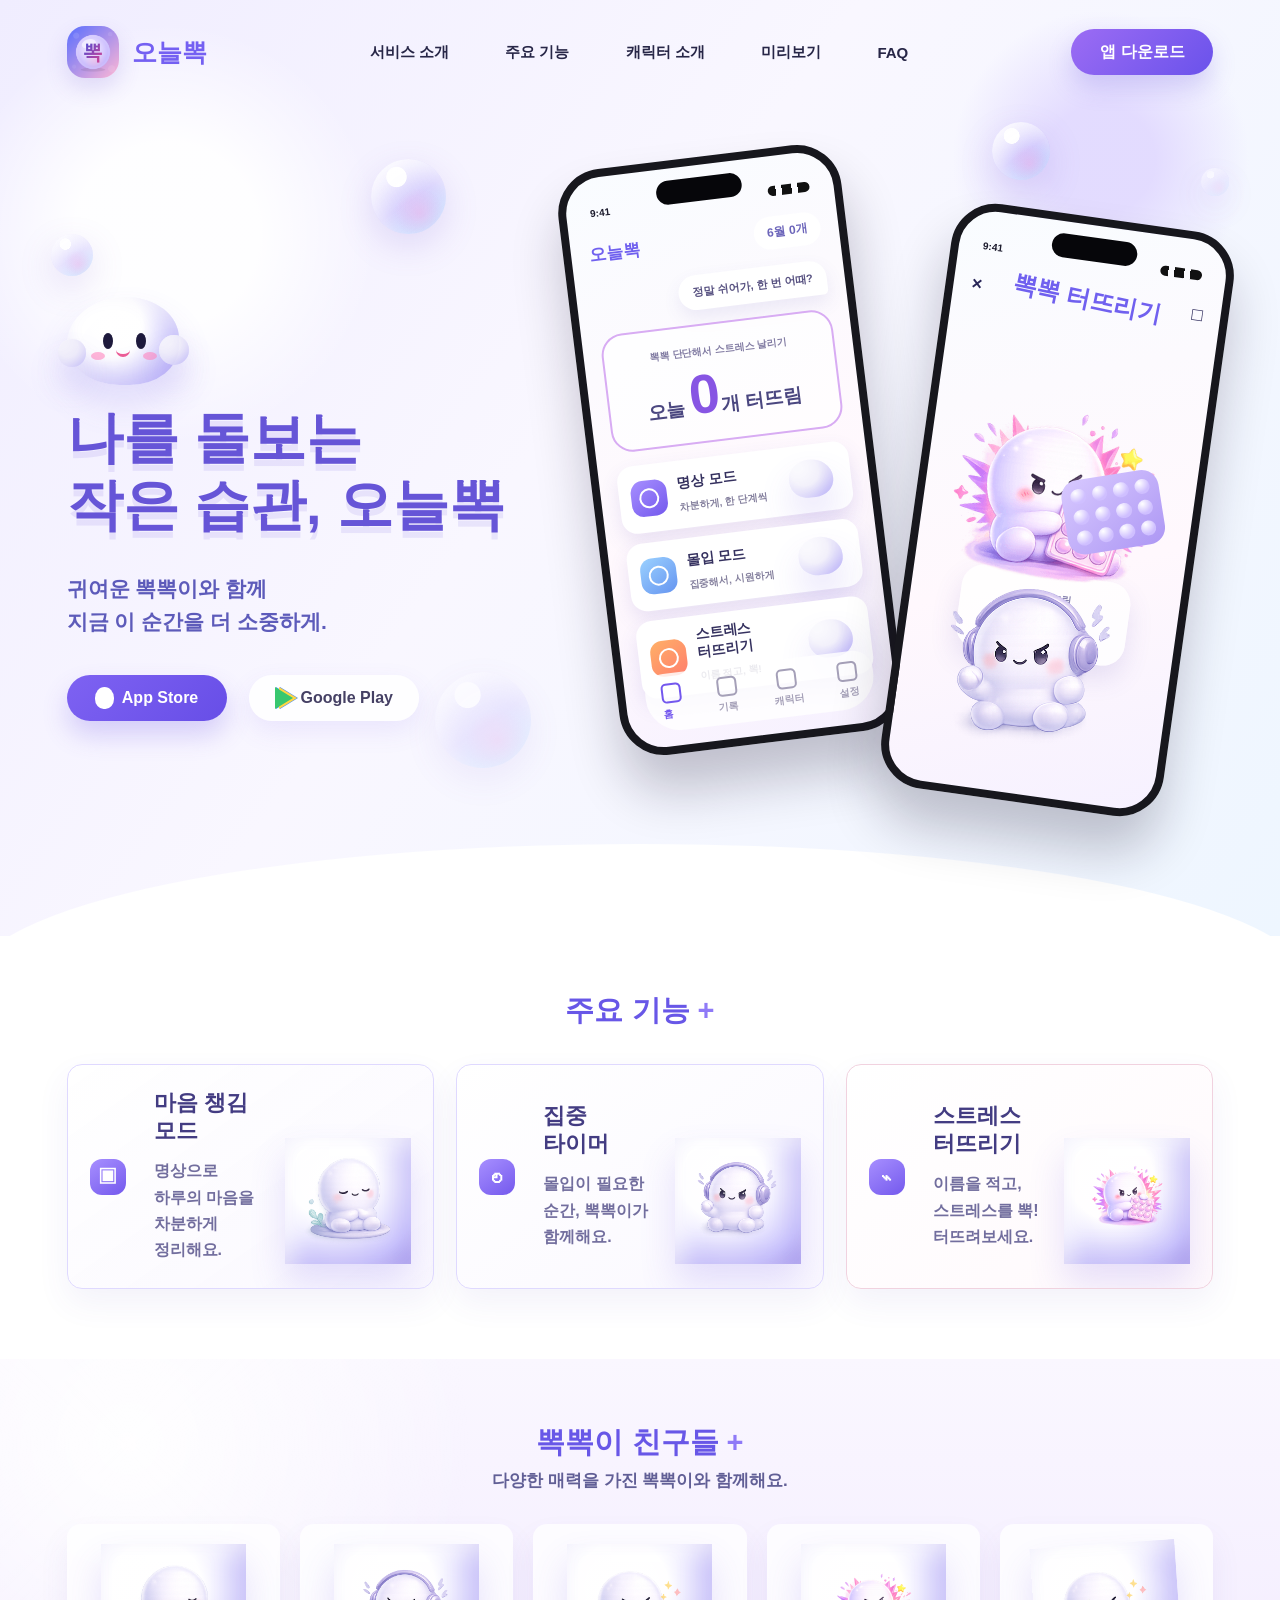
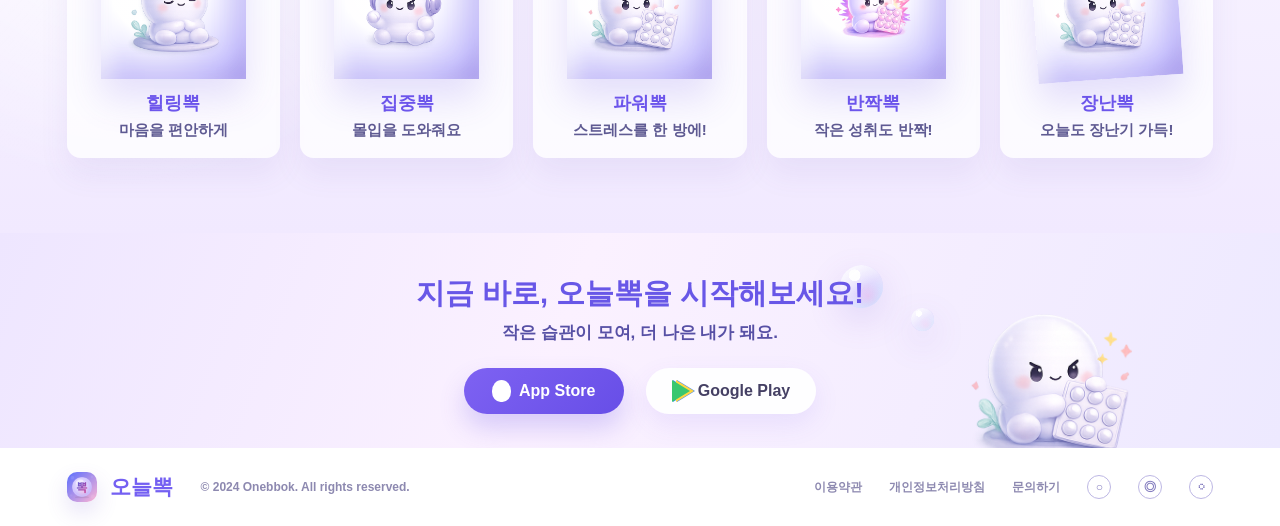
==== index.html @ 08e71e38 "오늘뽁 랜딩페이지 최초 업로드" ====
<!DOCTYPE html>
<html lang="ko">
<head>
  <meta charset="UTF-8" />
  <meta name="viewport" content="width=device-width, initial-scale=1.0" />
  <title>오늘뽁</title>
  <link rel="stylesheet" href="./css/font.css" />
  <link rel="stylesheet" href="./css/style.css" />
</head>
<body>
  <header class="site-header">
    <a class="brand" href="#" aria-label="오늘뽁 홈">
      <img class="brand-img" src="./images/icon-192.png" alt="" />
      <span>오늘뽁</span>
    </a>

    <nav class="nav" aria-label="주요 메뉴">
      <a href="#service">서비스 소개</a>
      <a href="#features">주요 기능</a>
      <a href="#characters">캐릭터 소개</a>
      <a href="#preview">미리보기</a>
      <a href="#faq">FAQ</a>
    </nav>

    <a class="download-btn" href="#">앱 다운로드</a>
  </header>

  <main>
    <section id="service" class="hero">
      <div class="float-bubble bubble-a"></div>
      <div class="float-bubble bubble-b"></div>
      <div class="float-bubble bubble-c"></div>
      <div class="float-bubble bubble-d"></div>
      <div class="float-bubble bubble-e"></div>

      <div class="hero-copy">
        <div class="tiny-bbok" aria-hidden="true">
          <span class="face eye-left"></span>
          <span class="face eye-right"></span>
          <span class="face cheek-left"></span>
          <span class="face cheek-right"></span>
          <span class="face mouth"></span>
        </div>
        <h1>
          <span>나를 돌보는</span>
          <span class="nowrap">작은 습관, 오늘뽁</span>
        </h1>
        <p>귀여운 뽁뽁이와 함께<br />지금 이 순간을 더 소중하게.</p>
        <div class="store-group" aria-label="앱 다운로드 링크">
          <a class="store app-store" href="#"><span>Apple</span> App Store</a>
          <a class="store play-store" href="#"><span></span>Google Play</a>
        </div>
      </div>

      <div id="preview" class="hero-stage" aria-label="오늘뽁 앱 화면 미리보기">
        <div class="phone phone-main">
          <div class="phone-bar">
            <span>9:41</span>
            <span></span>
          </div>
          <div class="app-head">
            <strong>오늘뽁</strong>
            <span>6월 0개</span>
          </div>
          <div class="mini-chat">정말 쉬어가, 한 번 어때?</div>
          <div class="today-card">
            <small>뽁뽁 단단해서 스트레스 날리기</small>
            <b>오늘 <em>0</em>개 터뜨림</b>
          </div>
          <div class="mode-row">
            <i></i>
            <div><strong>명상 모드</strong><span>차분하게, 한 단계씩</span></div>
            <div class="row-bbok calm"></div>
          </div>
          <div class="mode-row blue">
            <i></i>
            <div><strong>몰입 모드</strong><span>집중해서, 시원하게</span></div>
            <div class="row-bbok focus"></div>
          </div>
          <div class="mode-row coral">
            <i></i>
            <div><strong>스트레스 터뜨리기</strong><span>이름 적고, 뽁!</span></div>
            <div class="row-bbok power"></div>
          </div>
          <div class="tabbar">
            <span class="active">홈</span>
            <span>기록</span>
            <span>캐릭터</span>
            <span>설정</span>
          </div>
        </div>

        <div class="phone phone-side">
          <div class="phone-bar">
            <span>9:41</span>
            <span></span>
          </div>
          <div class="stress-head">
            <span>×</span>
            <strong>뽁뽁 터뜨리기</strong>
            <span>□</span>
          </div>
          <div class="stress-bbok">
            <img src="./images/bbok_4.png" alt="" />
            <div class="bubble-pad">
              <span></span><span></span><span></span><span></span>
              <span></span><span></span><span></span><span></span>
              <span></span><span></span><span></span><span></span>
            </div>
          </div>
          <div class="count-card">
            <small>오늘 터뜨림</small>
            <b>24 <span>개</span></b>
          </div>
        </div>

        <div class="hero-bbok">
          <img src="./images/bbok_3.png" alt="헤드폰을 쓴 뽁뽁이 캐릭터" />
        </div>
      </div>
    </section>

    <section id="features" class="feature-section">
      <h2>주요 기능 <span>+</span></h2>
      <div class="feature-grid">
        <article class="feature-card">
          <span class="feature-icon">▣</span>
          <div>
            <h3>마음 챙김 모드</h3>
            <p>명상으로 하루의 마음을 차분하게 정리해요.</p>
          </div>
          <img class="card-bbok" src="./images/bbok_2.png" alt="" />
        </article>
        <article class="feature-card">
          <span class="feature-icon">◴</span>
          <div>
            <h3>집중 타이머</h3>
            <p>몰입이 필요한 순간, 뽁뽁이가 함께해요.</p>
          </div>
          <img class="card-bbok" src="./images/bbok_3.png" alt="" />
        </article>
        <article class="feature-card stress">
          <span class="feature-icon">⌁</span>
          <div>
            <h3>스트레스 터뜨리기</h3>
            <p>이름을 적고, 스트레스를 뽁! 터뜨려보세요.</p>
          </div>
          <img class="card-bbok" src="./images/bbok_4.png" alt="" />
        </article>
      </div>
    </section>

    <section id="characters" class="character-section">
      <h2>뽁뽁이 친구들 <span>+</span></h2>
      <p>다양한 매력을 가진 뽁뽁이와 함께해요.</p>
      <div class="character-grid">
        <article class="character-card">
          <img class="character-bbok" src="./images/bbok_2.png" alt="" />
          <h3>힐링뽁</h3>
          <p>마음을 편안하게</p>
        </article>
        <article class="character-card">
          <img class="character-bbok" src="./images/bbok_3.png" alt="" />
          <h3>집중뽁</h3>
          <p>몰입을 도와줘요</p>
        </article>
        <article class="character-card">
          <img class="character-bbok" src="./images/bbok_5.png" alt="" />
          <h3>파워뽁</h3>
          <p>스트레스를 한 방에!</p>
        </article>
        <article class="character-card">
          <img class="character-bbok" src="./images/bbok_4.png" alt="" />
          <h3>반짝뽁</h3>
          <p>작은 성취도 반짝!</p>
        </article>
        <article class="character-card">
          <img class="character-bbok playful" src="./images/bbok_5.png" alt="" />
          <h3>장난뽁</h3>
          <p>오늘도 장난기 가득!</p>
        </article>
      </div>
    </section>

    <section id="faq" class="cta-section">
      <div class="float-bubble cta-bubble-a"></div>
      <div class="float-bubble cta-bubble-b"></div>
      <div class="cta-copy">
        <h2>지금 바로, 오늘뽁을 시작해보세요!</h2>
        <p>작은 습관이 모여, 더 나은 내가 돼요.</p>
        <div class="store-group">
          <a class="store app-store" href="#"><span>Apple</span> App Store</a>
          <a class="store play-store" href="#"><span></span>Google Play</a>
        </div>
      </div>
      <div class="wave-bbok">
        <img src="./images/bbok_5.png" alt="뽁뽁이 캐릭터" />
      </div>
    </section>
  </main>

  <footer class="site-footer">
    <a class="brand" href="#">
      <img class="brand-img small" src="./images/icon-192.png" alt="" />
      <span>오늘뽁</span>
    </a>
    <p>© 2024 Onebbok. All rights reserved.</p>
    <div class="footer-links">
      <a href="#">이용약관</a>
      <a href="#">개인정보처리방침</a>
      <a href="#">문의하기</a>
      <a href="#" aria-label="채팅">○</a>
      <a href="#" aria-label="인스타그램">◎</a>
      <a href="#" aria-label="커뮤니티">◌</a>
    </div>
  </footer>
</body>
</html>
---- css/style.css ----
:root {
  --ink: #282557;
  --muted: #7773a2;
  --purple: #7357ee;
  --purple-deep: #5841cc;
  --lavender: #eee8ff;
  --pink: #f3a7dc;
  --blue: #94c9ff;
  --line: #dfd9ff;
}

* {
  box-sizing: border-box;
  margin: 0;
  padding: 0;
}

html {
  scroll-behavior: smooth;
}

body {
  min-width: 320px;
  font-family: "Pretendard", "Noto Sans KR", "Apple SD Gothic Neo", sans-serif;
  color: var(--ink);
  background: #fff;
  word-break: keep-all;
  overflow-x: hidden;
}

a {
  color: inherit;
  text-decoration: none;
}

img {
  display: block;
  max-width: 100%;
}

.site-header {
  position: absolute;
  inset: 0 0 auto;
  z-index: 20;
  height: 104px;
  display: flex;
  align-items: center;
  justify-content: space-between;
  padding: 0 clamp(24px, 5.2vw, 72px);
}

.brand {
  display: inline-flex;
  align-items: center;
  gap: 13px;
  font-size: 25px;
  font-weight: 900;
  color: #7460f2;
}

.brand-img {
  width: 52px;
  height: 52px;
  border-radius: 18px;
  box-shadow: 0 10px 22px rgba(99, 76, 208, .16);
}

.brand-img.small {
  width: 30px;
  height: 30px;
  border-radius: 10px;
}

.nav {
  display: flex;
  align-items: center;
  gap: clamp(26px, 4.4vw, 68px);
  font-size: 15px;
  font-weight: 800;
  color: #272647;
}

.download-btn,
.store {
  display: inline-flex;
  align-items: center;
  justify-content: center;
  height: 46px;
  border-radius: 24px;
  font-weight: 900;
  white-space: nowrap;
}

.download-btn {
  min-width: 142px;
  padding: 0 26px;
  color: #fff;
  background: linear-gradient(135deg, #9c6cf4, #6a52eb);
  box-shadow: 0 12px 24px rgba(98, 80, 219, .22);
}

.hero {
  position: relative;
  min-height: 920px;
  display: grid;
  grid-template-columns: minmax(420px, 42%) minmax(520px, 58%);
  align-items: center;
  overflow: hidden;
  padding: 120px clamp(24px, 5.2vw, 72px) 96px;
  background:
    radial-gradient(circle at 13% 25%, rgba(255,255,255,.92) 0 7%, transparent 16%),
    radial-gradient(circle at 86% 17%, rgba(219,208,255,.7) 0 4%, transparent 11%),
    linear-gradient(126deg, #f0edff 0%, #f9f7ff 44%, #eef6ff 100%);
}

.hero::after {
  content: "";
  position: absolute;
  left: -2%;
  right: -2%;
  bottom: -78px;
  height: 170px;
  border-radius: 50% 50% 0 0 / 80% 80% 0 0;
  background: #fff;
}

.hero-copy {
  position: relative;
  z-index: 3;
  padding-top: 58px;
}

.hero-copy h1 {
  max-width: 720px;
  margin-top: 20px;
  font-size: clamp(48px, 4.35vw, 62px);
  line-height: 1.2;
  font-weight: 900;
  color: #6655d7;
  letter-spacing: 0;
  text-shadow: 0 7px 0 rgba(116, 88, 220, .12);
}

.hero-copy h1 span {
  display: block;
}

.hero-copy h1 .nowrap {
  white-space: nowrap;
}

.hero-copy p {
  margin: 34px 0 36px;
  font-size: clamp(18px, 1.65vw, 25px);
  line-height: 1.55;
  color: #5d5bba;
  font-weight: 600;
}

.store-group {
  display: flex;
  align-items: center;
  gap: 22px;
  flex-wrap: wrap;
}

.store {
  min-width: 160px;
  padding: 0 26px;
  gap: 8px;
  font-size: 16px;
}

.app-store {
  color: #fff;
  background: linear-gradient(135deg, #7e62f2, #674ee7);
  box-shadow: 0 14px 26px rgba(103, 78, 231, .24);
}

.app-store span {
  width: 19px;
  height: 22px;
  overflow: hidden;
  color: transparent;
  border-radius: 50% 50% 45% 45%;
  background: #fff;
}

.play-store {
  color: #454064;
  background: rgba(255,255,255,.92);
  box-shadow: 0 10px 26px rgba(103, 78, 231, .1);
}

.play-store span {
  width: 0;
  height: 0;
  border-top: 11px solid transparent;
  border-bottom: 11px solid transparent;
  border-left: 18px solid #38c76f;
  filter: drop-shadow(4px 0 0 #ffd642) drop-shadow(1px 0 0 #4b8df8);
}

.float-bubble {
  position: absolute;
  z-index: 1;
  border-radius: 50%;
  background:
    radial-gradient(circle at 34% 24%, rgba(255,255,255,.96) 0 13%, transparent 14%),
    radial-gradient(circle at 65% 72%, rgba(248,171,229,.42), transparent 34%),
    linear-gradient(145deg, rgba(255,255,255,.78), rgba(180,168,250,.48) 54%, rgba(126,203,255,.42));
  box-shadow: inset 8px 10px 24px rgba(255,255,255,.65), 0 12px 34px rgba(126, 93, 210, .18);
}

.bubble-a { width: 75px; height: 75px; left: 29%; top: 17%; }
.bubble-b { width: 42px; height: 42px; left: 4%; top: 25%; }
.bubble-c { width: 96px; height: 96px; left: 34%; bottom: 18%; opacity: .5; }
.bubble-d { width: 58px; height: 58px; right: 18%; top: 13%; }
.bubble-e { width: 28px; height: 28px; right: 4%; top: 18%; opacity: .6; }

.tiny-bbok,
.card-bbok,
.character-bbok,
.row-bbok,
.hero-bbok,
.wave-bbok,
.stress-bbok {
  position: relative;
  background:
    radial-gradient(circle at 38% 32%, rgba(255,255,255,.98), rgba(255,255,255,.8) 36%, rgba(203,197,255,.92) 78%, rgba(165,152,239,.88));
  box-shadow: inset -12px -12px 26px rgba(104, 88, 202, .14), inset 12px 12px 22px rgba(255,255,255,.82), 0 20px 34px rgba(103, 78, 231, .16);
}

.tiny-bbok {
  width: 112px;
  height: 88px;
  border-radius: 53% 47% 44% 47%;
}

.tiny-bbok::before,
.tiny-bbok::after,
.card-bbok::before,
.card-bbok::after,
.character-bbok::before,
.character-bbok::after,
.hero-bbok::before,
.hero-bbok::after,
.wave-bbok::before,
.wave-bbok::after,
.stress-bbok::before,
.stress-bbok::after {
  content: "";
  position: absolute;
  border-radius: 50%;
  background: inherit;
  box-shadow: inherit;
}

.tiny-bbok::before {
  width: 28px;
  height: 28px;
  left: -9px;
  bottom: 18px;
}

.tiny-bbok::after {
  width: 30px;
  height: 30px;
  right: -10px;
  bottom: 20px;
}

.face {
  position: absolute;
  z-index: 2;
  display: block;
}

.eye-left,
.eye-right {
  width: 10px;
  height: 16px;
  top: 36px;
  border-radius: 50%;
  background: #1d193c;
}

.eye-left { left: 36px; }
.eye-right { right: 33px; }

.cheek-left,
.cheek-right {
  width: 14px;
  height: 8px;
  top: 55px;
  border-radius: 50%;
  background: rgba(255, 130, 188, .58);
}

.cheek-left { left: 24px; }
.cheek-right { right: 22px; }

.mouth {
  width: 14px;
  height: 8px;
  left: 50%;
  top: 52px;
  border-bottom: 3px solid #eb5c96;
  border-radius: 0 0 18px 18px;
  transform: translateX(-50%);
}

.hero-stage {
  position: relative;
  z-index: 4;
  height: 720px;
}

.phone {
  position: absolute;
  width: 285px;
  min-height: 590px;
  padding: 21px 18px 18px;
  border: 8px solid #17171d;
  border-radius: 45px;
  background: linear-gradient(160deg, #f9fcff, #fff8fd 60%, #f6f1ff);
  box-shadow: 0 36px 52px rgba(19, 17, 43, .24);
}

.phone::before {
  content: "";
  position: absolute;
  top: 12px;
  left: 50%;
  width: 86px;
  height: 24px;
  border-radius: 99px;
  background: #06060a;
  transform: translateX(-50%);
}

.phone-main {
  left: 6%;
  top: 35px;
  transform: rotate(-7deg);
}

.phone-side {
  right: 2%;
  top: 95px;
  transform: rotate(8deg);
}

.phone-bar,
.app-head,
.stress-head,
.tabbar {
  display: flex;
  align-items: center;
  justify-content: space-between;
}

.phone-bar {
  height: 28px;
  padding: 0 6px;
  font-size: 10px;
  font-weight: 900;
  color: #1c1b2d;
}

.phone-bar span:last-child {
  width: 42px;
  height: 10px;
  border-radius: 8px;
  background: linear-gradient(90deg, #111 0 8px, transparent 8px 14px, #111 14px 24px, transparent 24px 30px, #111 30px);
}

.app-head {
  margin: 11px 0 16px;
}

.app-head strong,
.stress-head strong {
  color: #7060ef;
  font-size: 17px;
  font-weight: 900;
}

.app-head span {
  padding: 8px 13px;
  border-radius: 18px;
  color: #6c65ba;
  font-size: 12px;
  font-weight: 900;
  background: #fff;
}

.mini-chat {
  margin-left: auto;
  width: max-content;
  max-width: 190px;
  padding: 10px 14px;
  border-radius: 18px 18px 5px 18px;
  color: #575180;
  background: #fff;
  box-shadow: 0 8px 18px rgba(89, 75, 176, .1);
  font-size: 11px;
  font-weight: 800;
}

.today-card {
  margin: 14px 0 14px;
  padding: 19px 16px;
  border: 2px solid #d8acf3;
  border-radius: 22px;
  text-align: center;
  background: rgba(255,255,255,.78);
}

.today-card small {
  display: block;
  margin-bottom: 8px;
  color: #827ca3;
  font-size: 10px;
  font-weight: 800;
}

.today-card b {
  color: #4b4780;
  font-size: 19px;
}

.today-card em {
  color: #8755e3;
  font-size: 55px;
  font-style: normal;
  line-height: 1;
}

.mode-row {
  position: relative;
  display: grid;
  grid-template-columns: 36px 1fr 52px;
  align-items: center;
  gap: 11px;
  min-height: 68px;
  margin-top: 10px;
  padding: 10px 10px 10px 12px;
  border-radius: 16px;
  background: #fff;
  box-shadow: 0 9px 19px rgba(89, 75, 176, .13);
}

.mode-row i,
.feature-icon {
  display: grid;
  place-items: center;
  width: 36px;
  height: 36px;
  border-radius: 12px;
  background: linear-gradient(145deg, #a78fff, #7459ed);
}

.mode-row i::before {
  content: "";
  width: 16px;
  height: 16px;
  border: 2px solid #fff;
  border-radius: 50%;
}

.mode-row.blue i { background: linear-gradient(145deg, #9bd1ff, #6695f0); }
.mode-row.coral i { background: linear-gradient(145deg, #ffb067, #ff7f6d); }

.mode-row strong {
  display: block;
  margin-bottom: 4px;
  color: #35315f;
  font-size: 14px;
}

.mode-row span {
  color: #85809e;
  font-size: 10px;
  font-weight: 700;
}

.row-bbok {
  width: 44px;
  height: 38px;
  border-radius: 48% 52% 44% 44%;
}

.tabbar {
  position: absolute;
  left: 20px;
  right: 20px;
  bottom: 15px;
  height: 58px;
  padding: 0 16px;
  color: #a5a0b8;
  font-size: 10px;
  font-weight: 800;
  background: rgba(255,255,255,.84);
  border-radius: 20px 20px 34px 34px;
}

.tabbar span::before {
  content: "";
  display: block;
  width: 16px;
  height: 16px;
  margin: 0 auto 4px;
  border-radius: 5px;
  border: 2px solid currentColor;
}

.tabbar .active {
  color: #7357ee;
}

.stress-head {
  margin: 12px 0 42px;
  font-size: 18px;
  font-weight: 900;
}

.stress-head strong {
  font-size: 24px;
  line-height: 1.1;
  transform: rotate(4deg);
}

.stress-bbok {
  width: 195px;
  height: 180px;
  margin: 0 auto 42px;
  border-radius: 52% 48% 44% 44%;
  background: transparent;
  box-shadow: none;
}

.stress-bbok img {
  position: absolute;
  inset: -18px auto auto -28px;
  width: 235px;
  max-width: none;
}

.bubble-pad {
  position: absolute;
  right: -7px;
  bottom: -10px;
  z-index: 3;
  width: 98px;
  display: grid;
  grid-template-columns: repeat(4, 1fr);
  gap: 6px;
  padding: 9px;
  border-radius: 17px;
  background: linear-gradient(145deg, #d8c9ff, #ad97f4);
  transform: rotate(-17deg);
}

.bubble-pad span {
  height: 15px;
  border-radius: 50%;
  background: radial-gradient(circle at 34% 25%, #fff, #cfbfff 64%);
}

.count-card {
  width: 170px;
  margin: 0 auto;
  padding: 18px 20px;
  text-align: center;
  border-radius: 22px;
  background: rgba(255,255,255,.82);
  box-shadow: 0 13px 27px rgba(89, 75, 176, .14);
}

.count-card small {
  display: block;
  color: #8580ad;
  font-size: 10px;
  font-weight: 900;
}

.count-card b {
  color: #8d57e8;
  font-size: 31px;
  line-height: 1.1;
}

.count-card span {
  font-size: 14px;
}

.hero-bbok {
  position: absolute;
  right: 8%;
  bottom: 45px;
  z-index: 6;
  width: 255px;
  background: transparent;
  box-shadow: none;
}

.feature-section {
  position: relative;
  z-index: 8;
  padding: 56px clamp(24px, 5.2vw, 72px) 70px;
  background: #fff;
}

.feature-section h2,
.character-section h2,
.cta-section h2 {
  text-align: center;
  color: #6857e7;
  font-size: 29px;
  line-height: 1.25;
  font-weight: 900;
}

.feature-section h2 span,
.character-section h2 span {
  color: #8f7af7;
  font-weight: 700;
}

.feature-grid {
  display: grid;
  grid-template-columns: repeat(3, 1fr);
  gap: 22px;
  margin-top: 36px;
}

.feature-card {
  position: relative;
  min-height: 178px;
  display: grid;
  grid-template-columns: 48px minmax(0, 1fr) 126px;
  align-items: center;
  gap: 16px;
  overflow: hidden;
  padding: 24px 22px;
  border: 1px solid var(--line);
  border-radius: 15px;
  background: linear-gradient(145deg, rgba(255,255,255,.96), #faf8ff);
  box-shadow: 0 14px 33px rgba(88, 67, 185, .07);
}

.feature-card.stress {
  border-color: #f1d2df;
  background: linear-gradient(145deg, #fff, #fff9fc);
}

.feature-icon {
  color: #fff;
  font-style: normal;
  font-size: 19px;
  font-weight: 900;
}

.feature-card h3 {
  margin-bottom: 14px;
  color: #433c82;
  font-size: 22px;
  font-weight: 900;
  line-height: 1.25;
}

.feature-card p {
  color: #726e9e;
  font-size: 16px;
  line-height: 1.65;
  font-weight: 600;
}

.card-bbok {
  width: 126px;
  height: 126px;
  object-fit: contain;
  align-self: end;
}

.character-section {
  padding: 65px clamp(24px, 5.2vw, 72px) 75px;
  text-align: center;
  background:
    radial-gradient(circle at 10% 18%, rgba(255,255,255,.95), transparent 28%),
    linear-gradient(180deg, #faf7ff, #f1e9ff);
}

.character-section > p {
  margin-top: 9px;
  color: #615f96;
  font-size: 17px;
  font-weight: 700;
}

.character-grid {
  display: grid;
  grid-template-columns: repeat(5, 1fr);
  gap: 20px;
  margin-top: 32px;
}

.character-card {
  min-height: 218px;
  padding: 20px 14px 18px;
  border-radius: 14px;
  background: rgba(255,255,255,.78);
  box-shadow: 0 16px 30px rgba(102, 80, 184, .08);
}

.character-bbok {
  width: 145px;
  height: 135px;
  margin: 0 auto 12px;
  object-fit: contain;
}

.character-card h3 {
  color: #6d56ec;
  font-size: 18px;
  font-weight: 900;
}

.character-card p {
  margin-top: 6px;
  color: #5f5b92;
  font-size: 15px;
  font-weight: 700;
}

.playful {
  transform: rotate(-4deg);
}

.cta-section {
  position: relative;
  min-height: 205px;
  display: flex;
  align-items: center;
  justify-content: center;
  overflow: hidden;
  padding: 42px clamp(24px, 5.2vw, 72px) 34px;
  background: linear-gradient(111deg, #eee6ff, #fbf1ff 44%, #ede9ff);
}

.cta-copy {
  position: relative;
  z-index: 3;
  text-align: center;
}

.cta-copy p {
  margin: 10px 0 24px;
  color: #5750a5;
  font-size: 17px;
  font-weight: 800;
}

.cta-copy .store-group {
  justify-content: center;
}

.wave-bbok {
  position: absolute;
  right: clamp(22px, 8vw, 120px);
  bottom: -54px;
  width: 235px;
  background: transparent;
  box-shadow: none;
}

.cta-bubble-a { width: 43px; height: 43px; right: 31%; top: 32px; }
.cta-bubble-b { width: 23px; height: 23px; right: 27%; top: 75px; }

.site-footer {
  min-height: 78px;
  display: grid;
  grid-template-columns: auto 1fr auto;
  align-items: center;
  gap: 28px;
  padding: 0 clamp(24px, 5.2vw, 72px);
  color: #8d89b0;
  background: #fff;
  font-size: 12px;
  font-weight: 700;
}

.site-footer .brand {
  font-size: 21px;
}

.footer-links {
  display: flex;
  align-items: center;
  gap: 27px;
}

.footer-links a:nth-last-child(-n+3) {
  display: grid;
  place-items: center;
  width: 24px;
  height: 24px;
  border: 1px solid #bdb7e4;
  border-radius: 50%;
  color: #8079bd;
}

@media (max-width: 1180px) {
  .hero {
    grid-template-columns: 1fr;
    min-height: auto;
    padding-top: 132px;
  }

  .hero-copy {
    padding-top: 0;
  }

  .hero-stage {
    height: 680px;
    margin-top: 30px;
  }

  .feature-grid {
    grid-template-columns: 1fr;
  }

  .character-grid {
    grid-template-columns: repeat(3, 1fr);
  }
}

@media (max-width: 860px) {
  .site-header {
    height: 84px;
  }

  .nav {
    display: none;
  }

  .download-btn {
    min-width: 118px;
    height: 40px;
    padding: 0 18px;
    font-size: 14px;
  }

  .brand {
    font-size: 21px;
  }

  .brand-img {
    width: 42px;
    height: 42px;
    border-radius: 15px;
  }

  .hero {
    padding-inline: 20px;
  }

  .hero-copy h1 {
    font-size: 45px;
  }

  .hero-stage {
    height: 570px;
  }

  .phone {
    width: 225px;
    min-height: 470px;
    border-width: 6px;
    border-radius: 35px;
    padding: 18px 14px 14px;
  }

  .phone-main {
    left: 0;
  }

  .phone-side {
    right: -6px;
    top: 82px;
  }

  .hero-bbok {
    right: 3%;
    bottom: 25px;
    width: 160px;
    height: 125px;
  }

  .mode-row {
    grid-template-columns: 30px 1fr 36px;
    min-height: 54px;
    gap: 8px;
  }

  .row-bbok {
    width: 34px;
    height: 30px;
  }

  .today-card em {
    font-size: 38px;
  }

  .stress-bbok {
    width: 145px;
    height: 134px;
  }

  .feature-card {
    grid-template-columns: 42px 1fr 90px;
  }

  .card-bbok {
    width: 88px;
    height: 78px;
  }

  .character-grid {
    grid-template-columns: repeat(2, 1fr);
  }

  .wave-bbok {
    opacity: .35;
    right: -32px;
  }

  .site-footer {
    grid-template-columns: 1fr;
    justify-items: center;
    padding-block: 24px;
    text-align: center;
  }

  .footer-links {
    flex-wrap: wrap;
    justify-content: center;
    gap: 18px;
  }
}

@media (max-width: 560px) {
  .site-header {
    padding-inline: 16px;
  }

  .download-btn {
    display: none;
  }

  .hero-copy h1 {
    font-size: 38px;
  }

  .hero-copy h1 .nowrap {
    white-space: normal;
  }

  .hero-copy p {
    font-size: 17px;
  }

  .store {
    min-width: 140px;
    height: 43px;
    padding: 0 18px;
    font-size: 14px;
  }

  .hero-stage {
    height: 480px;
    transform: scale(.78);
    transform-origin: top left;
    width: 128%;
  }

  .phone-side {
    right: 0;
  }

  .feature-section,
  .character-section,
  .cta-section {
    padding-inline: 18px;
  }

  .feature-card {
    grid-template-columns: 1fr 82px;
    gap: 12px;
  }

  .feature-icon {
    position: absolute;
    left: 18px;
    top: 18px;
    width: 34px;
    height: 34px;
  }

  .feature-card div:nth-of-type(1) {
    padding-top: 38px;
  }

  .feature-card h3 {
    font-size: 19px;
  }

  .feature-card p {
    font-size: 14px;
  }

  .character-grid {
    grid-template-columns: 1fr;
  }

  .cta-section h2,
  .feature-section h2,
  .character-section h2 {
    font-size: 24px;
  }
}
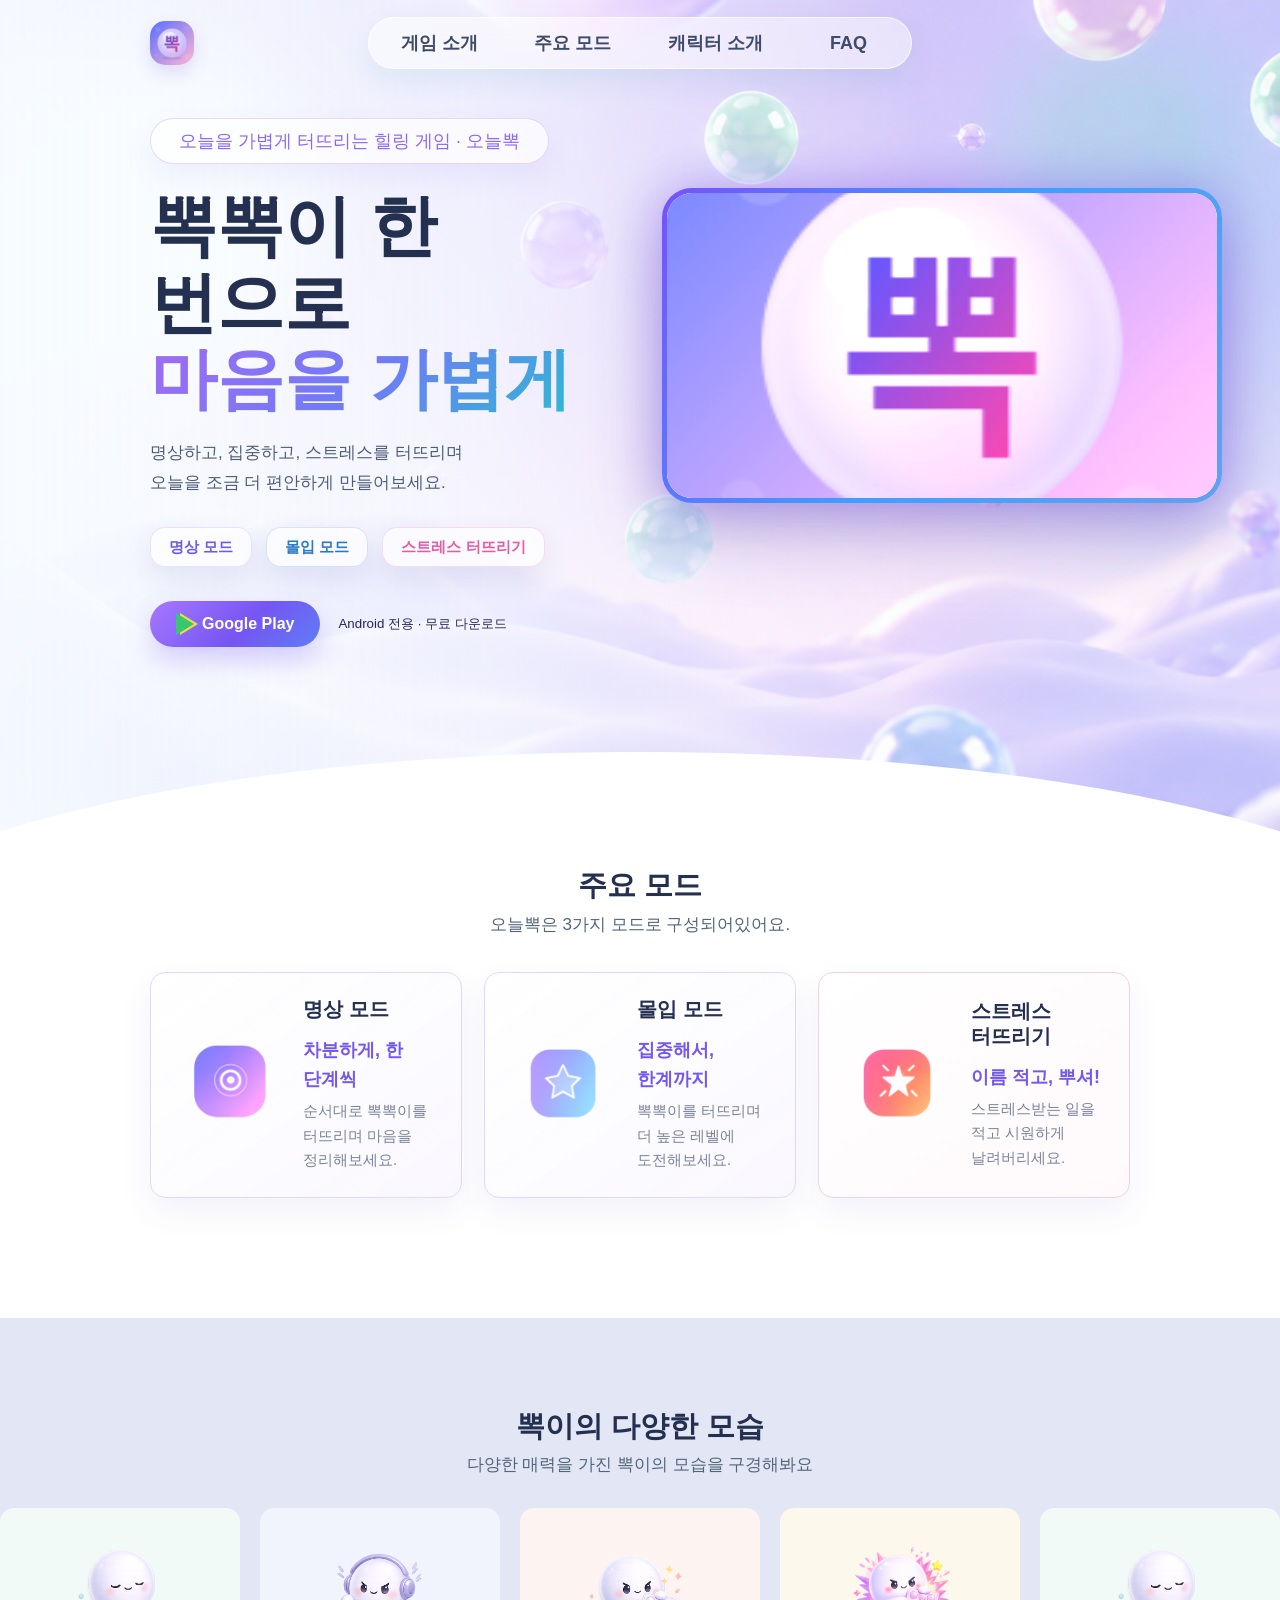
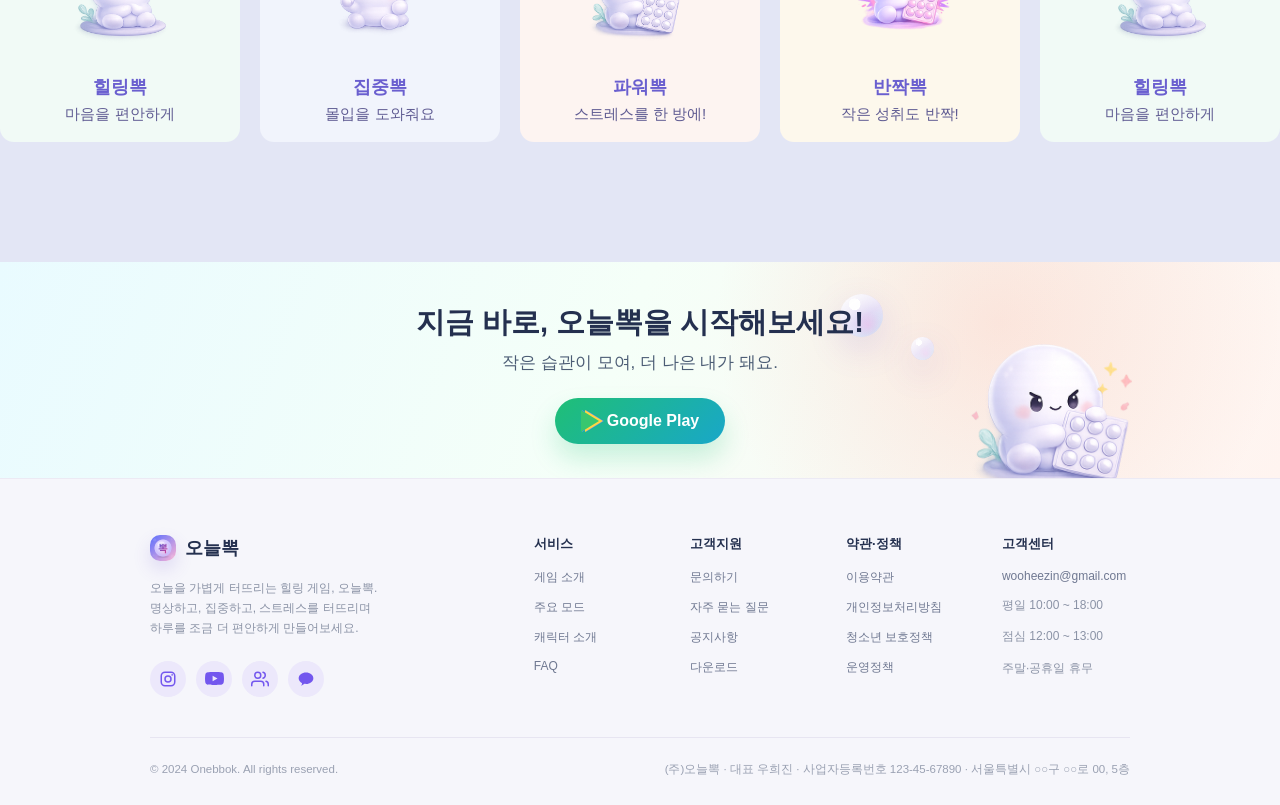
==== commit fe661de4: "오늘뽁 메인페이지 구체화_1" ====
--- a/index.html
+++ b/index.html
@@ -11,174 +11,146 @@
   <header class="site-header">
     <a class="brand" href="#" aria-label="오늘뽁 홈">
       <img class="brand-img" src="./images/icon-192.png" alt="" />
-      <span>오늘뽁</span>
     </a>
 
     <nav class="nav" aria-label="주요 메뉴">
-      <a href="#service">서비스 소개</a>
-      <a href="#features">주요 기능</a>
+      <a href="#service">게임 소개</a>
+      <a href="#features">주요 모드</a>
       <a href="#characters">캐릭터 소개</a>
-      <a href="#preview">미리보기</a>
       <a href="#faq">FAQ</a>
     </nav>
 
-    <a class="download-btn" href="#">앱 다운로드</a>
   </header>
 
   <main>
-    <section id="service" class="hero">
-      <div class="float-bubble bubble-a"></div>
-      <div class="float-bubble bubble-b"></div>
-      <div class="float-bubble bubble-c"></div>
-      <div class="float-bubble bubble-d"></div>
-      <div class="float-bubble bubble-e"></div>
-
+    <section id="service" class="hero video-hero">
       <div class="hero-copy">
-        <div class="tiny-bbok" aria-hidden="true">
-          <span class="face eye-left"></span>
-          <span class="face eye-right"></span>
-          <span class="face cheek-left"></span>
-          <span class="face cheek-right"></span>
-          <span class="face mouth"></span>
-        </div>
+        <span class="hero-kicker">오늘을 가볍게 터뜨리는 힐링 게임 · 오늘뽁</span>
         <h1>
-          <span>나를 돌보는</span>
-          <span class="nowrap">작은 습관, 오늘뽁</span>
+          <span>뽁뽁이 한 번으로</span>
+          <span class="hero-gradient">마음을 가볍게</span>
         </h1>
-        <p>귀여운 뽁뽁이와 함께<br />지금 이 순간을 더 소중하게.</p>
-        <div class="store-group" aria-label="앱 다운로드 링크">
-          <a class="store app-store" href="#"><span>Apple</span> App Store</a>
+        <p>
+          명상하고, 집중하고, 스트레스를 터뜨리며<br />
+          오늘을 조금 더 편안하게 만들어보세요.
+        </p>
+        <div class="hero-modes" aria-label="오늘뽁 주요 모드">
+          <span>명상 모드</span>
+          <span>몰입 모드</span>
+          <span>스트레스 터뜨리기</span>
+        </div>
+        <div class="hero-action">
           <a class="store play-store" href="#"><span></span>Google Play</a>
-        </div>
-      </div>
-
-      <div id="preview" class="hero-stage" aria-label="오늘뽁 앱 화면 미리보기">
-        <div class="phone phone-main">
-          <div class="phone-bar">
-            <span>9:41</span>
-            <span></span>
-          </div>
-          <div class="app-head">
-            <strong>오늘뽁</strong>
-            <span>6월 0개</span>
-          </div>
-          <div class="mini-chat">정말 쉬어가, 한 번 어때?</div>
-          <div class="today-card">
-            <small>뽁뽁 단단해서 스트레스 날리기</small>
-            <b>오늘 <em>0</em>개 터뜨림</b>
-          </div>
-          <div class="mode-row">
-            <i></i>
-            <div><strong>명상 모드</strong><span>차분하게, 한 단계씩</span></div>
-            <div class="row-bbok calm"></div>
-          </div>
-          <div class="mode-row blue">
-            <i></i>
-            <div><strong>몰입 모드</strong><span>집중해서, 시원하게</span></div>
-            <div class="row-bbok focus"></div>
-          </div>
-          <div class="mode-row coral">
-            <i></i>
-            <div><strong>스트레스 터뜨리기</strong><span>이름 적고, 뽁!</span></div>
-            <div class="row-bbok power"></div>
-          </div>
-          <div class="tabbar">
-            <span class="active">홈</span>
-            <span>기록</span>
-            <span>캐릭터</span>
-            <span>설정</span>
-          </div>
-        </div>
-
-        <div class="phone phone-side">
-          <div class="phone-bar">
-            <span>9:41</span>
-            <span></span>
-          </div>
-          <div class="stress-head">
-            <span>×</span>
-            <strong>뽁뽁 터뜨리기</strong>
-            <span>□</span>
-          </div>
-          <div class="stress-bbok">
-            <img src="./images/bbok_4.png" alt="" />
-            <div class="bubble-pad">
-              <span></span><span></span><span></span><span></span>
-              <span></span><span></span><span></span><span></span>
-              <span></span><span></span><span></span><span></span>
-            </div>
-          </div>
-          <div class="count-card">
-            <small>오늘 터뜨림</small>
-            <b>24 <span>개</span></b>
-          </div>
-        </div>
-
-        <div class="hero-bbok">
-          <img src="./images/bbok_3.png" alt="헤드폰을 쓴 뽁뽁이 캐릭터" />
+          <small>Android 전용 · 무료 다운로드</small>
+        </div>
+      </div>
+
+      <div class="hero-media">
+        <div class="hero-video-frame" aria-label="오늘뽁 소개 영상">
+          <video class="hero-video" autoplay muted loop playsinline poster="./images/icon-192.png">
+            <source src="./video/hero_video.mp4" type="video/mp4" />
+          </video>
         </div>
       </div>
     </section>
 
     <section id="features" class="feature-section">
-      <h2>주요 기능 <span>+</span></h2>
+      <h2>주요 모드</h2>
+      <p>오늘뽁은 3가지 모드로 구성되어있어요.</p>
       <div class="feature-grid">
         <article class="feature-card">
-          <span class="feature-icon">▣</span>
+          <img class="feature-icon" src="./images/icon1.png" alt="" />
           <div>
-            <h3>마음 챙김 모드</h3>
-            <p>명상으로 하루의 마음을 차분하게 정리해요.</p>
+            <h3>명상 모드</h3>
+            <p class="feature-tag">차분하게, 한 단계씩</p>
+            <p>순서대로 뽁뽁이를 터뜨리며 마음을 정리해보세요.</p>
           </div>
-          <img class="card-bbok" src="./images/bbok_2.png" alt="" />
         </article>
         <article class="feature-card">
-          <span class="feature-icon">◴</span>
+          <img class="feature-icon" src="./images/icon2.png" alt="" />
           <div>
-            <h3>집중 타이머</h3>
-            <p>몰입이 필요한 순간, 뽁뽁이가 함께해요.</p>
+            <h3>몰입 모드</h3>
+            <p class="feature-tag">집중해서, 한계까지</p>
+            <p>뽁뽁이를 터뜨리며 더 높은 레벨에 도전해보세요.</p>
           </div>
-          <img class="card-bbok" src="./images/bbok_3.png" alt="" />
         </article>
         <article class="feature-card stress">
-          <span class="feature-icon">⌁</span>
+          <img class="feature-icon" src="./images/icon3.png" alt="" />
           <div>
             <h3>스트레스 터뜨리기</h3>
-            <p>이름을 적고, 스트레스를 뽁! 터뜨려보세요.</p>
+            <p class="feature-tag">이름 적고, 뿌셔!</p>
+            <p>스트레스받는 일을 적고 시원하게 날려버리세요.</p>
           </div>
-          <img class="card-bbok" src="./images/bbok_4.png" alt="" />
         </article>
       </div>
     </section>
 
     <section id="characters" class="character-section">
-      <h2>뽁뽁이 친구들 <span>+</span></h2>
-      <p>다양한 매력을 가진 뽁뽁이와 함께해요.</p>
-      <div class="character-grid">
-        <article class="character-card">
-          <img class="character-bbok" src="./images/bbok_2.png" alt="" />
-          <h3>힐링뽁</h3>
-          <p>마음을 편안하게</p>
-        </article>
-        <article class="character-card">
-          <img class="character-bbok" src="./images/bbok_3.png" alt="" />
-          <h3>집중뽁</h3>
-          <p>몰입을 도와줘요</p>
-        </article>
-        <article class="character-card">
-          <img class="character-bbok" src="./images/bbok_5.png" alt="" />
-          <h3>파워뽁</h3>
-          <p>스트레스를 한 방에!</p>
-        </article>
-        <article class="character-card">
-          <img class="character-bbok" src="./images/bbok_4.png" alt="" />
-          <h3>반짝뽁</h3>
-          <p>작은 성취도 반짝!</p>
-        </article>
-        <article class="character-card">
-          <img class="character-bbok playful" src="./images/bbok_5.png" alt="" />
-          <h3>장난뽁</h3>
-          <p>오늘도 장난기 가득!</p>
-        </article>
+      <h2>뽁이의 다양한 모습</h2>
+      <p>다양한 매력을 가진 뽁이의 모습을 구경해봐요</p>
+      <div class="character-marquee">
+        <div class="character-track">
+          <article class="character-card">
+            <img class="character-bbok" src="./images/bbok_2.png" alt="" />
+            <h3>힐링뽁</h3>
+            <p>마음을 편안하게</p>
+          </article>
+          <article class="character-card">
+            <img class="character-bbok" src="./images/bbok_3.png" alt="" />
+            <h3>집중뽁</h3>
+            <p>몰입을 도와줘요</p>
+          </article>
+          <article class="character-card">
+            <img class="character-bbok" src="./images/bbok_5.png" alt="" />
+            <h3>파워뽁</h3>
+            <p>스트레스를 한 방에!</p>
+          </article>
+          <article class="character-card">
+            <img class="character-bbok" src="./images/bbok_4.png" alt="" />
+            <h3>반짝뽁</h3>
+            <p>작은 성취도 반짝!</p>
+          </article>
+          <article class="character-card" aria-hidden="true">
+            <img class="character-bbok" src="./images/bbok_2.png" alt="" />
+            <h3>힐링뽁</h3>
+            <p>마음을 편안하게</p>
+          </article>
+          <article class="character-card" aria-hidden="true">
+            <img class="character-bbok" src="./images/bbok_3.png" alt="" />
+            <h3>집중뽁</h3>
+            <p>몰입을 도와줘요</p>
+          </article>
+          <article class="character-card" aria-hidden="true">
+            <img class="character-bbok" src="./images/bbok_5.png" alt="" />
+            <h3>파워뽁</h3>
+            <p>스트레스를 한 방에!</p>
+          </article>
+          <article class="character-card" aria-hidden="true">
+            <img class="character-bbok" src="./images/bbok_4.png" alt="" />
+            <h3>반짝뽁</h3>
+            <p>작은 성취도 반짝!</p>
+          </article>
+          <article class="character-card" aria-hidden="true">
+            <img class="character-bbok" src="./images/bbok_2.png" alt="" />
+            <h3>힐링뽁</h3>
+            <p>마음을 편안하게</p>
+          </article>
+          <article class="character-card" aria-hidden="true">
+            <img class="character-bbok" src="./images/bbok_3.png" alt="" />
+            <h3>집중뽁</h3>
+            <p>몰입을 도와줘요</p>
+          </article>
+          <article class="character-card" aria-hidden="true">
+            <img class="character-bbok" src="./images/bbok_5.png" alt="" />
+            <h3>파워뽁</h3>
+            <p>스트레스를 한 방에!</p>
+          </article>
+          <article class="character-card" aria-hidden="true">
+            <img class="character-bbok" src="./images/bbok_4.png" alt="" />
+            <h3>반짝뽁</h3>
+            <p>작은 성취도 반짝!</p>
+          </article>
+        </div>
       </div>
     </section>
 
@@ -189,7 +161,6 @@
         <h2>지금 바로, 오늘뽁을 시작해보세요!</h2>
         <p>작은 습관이 모여, 더 나은 내가 돼요.</p>
         <div class="store-group">
-          <a class="store app-store" href="#"><span>Apple</span> App Store</a>
           <a class="store play-store" href="#"><span></span>Google Play</a>
         </div>
       </div>
@@ -200,18 +171,81 @@
   </main>
 
   <footer class="site-footer">
-    <a class="brand" href="#">
-      <img class="brand-img small" src="./images/icon-192.png" alt="" />
-      <span>오늘뽁</span>
-    </a>
-    <p>© 2024 Onebbok. All rights reserved.</p>
-    <div class="footer-links">
-      <a href="#">이용약관</a>
-      <a href="#">개인정보처리방침</a>
-      <a href="#">문의하기</a>
-      <a href="#" aria-label="채팅">○</a>
-      <a href="#" aria-label="인스타그램">◎</a>
-      <a href="#" aria-label="커뮤니티">◌</a>
+    <div class="footer-top">
+      <div class="footer-brand">
+        <a class="brand" href="#">
+          <img class="brand-img small" src="./images/icon-192.png" alt="" />
+          <span>오늘뽁</span>
+        </a>
+        <p class="footer-desc">
+          오늘을 가볍게 터뜨리는 힐링 게임, 오늘뽁.<br />
+          명상하고, 집중하고, 스트레스를 터뜨리며<br />
+          하루를 조금 더 편안하게 만들어보세요.
+        </p>
+        <div class="footer-social">
+          <a href="#" aria-label="인스타그램">
+            <svg viewBox="0 0 24 24" width="18" height="18" fill="none" stroke="currentColor" stroke-width="2" stroke-linecap="round" stroke-linejoin="round" aria-hidden="true">
+              <rect x="3" y="3" width="18" height="18" rx="5" />
+              <circle cx="12" cy="12" r="4" />
+              <circle cx="17.5" cy="6.5" r="1.1" fill="currentColor" stroke="none" />
+            </svg>
+          </a>
+          <a href="#" aria-label="유튜브">
+            <svg viewBox="0 0 24 24" width="19" height="19" fill="currentColor" aria-hidden="true">
+              <path d="M23.5 6.5a3 3 0 0 0-2.1-2.12C19.5 3.86 12 3.86 12 3.86s-7.5 0-9.4.52A3 3 0 0 0 .5 6.5 31.3 31.3 0 0 0 0 12a31.3 31.3 0 0 0 .5 5.5 3 3 0 0 0 2.1 2.12c1.9.52 9.4.52 9.4.52s7.5 0 9.4-.52a3 3 0 0 0 2.1-2.12A31.3 31.3 0 0 0 24 12a31.3 31.3 0 0 0-.5-5.5zM9.6 15.5v-7l6.2 3.5-6.2 3.5z" />
+            </svg>
+          </a>
+          <a href="#" aria-label="커뮤니티">
+            <svg viewBox="0 0 24 24" width="18" height="18" fill="none" stroke="currentColor" stroke-width="2" stroke-linecap="round" stroke-linejoin="round" aria-hidden="true">
+              <path d="M17 21v-2a4 4 0 0 0-4-4H5a4 4 0 0 0-4 4v2" />
+              <circle cx="9" cy="7" r="4" />
+              <path d="M23 21v-2a4 4 0 0 0-3-3.87" />
+              <path d="M16 3.13a4 4 0 0 1 0 7.75" />
+            </svg>
+          </a>
+          <a href="#" aria-label="카카오톡 채널">
+            <svg viewBox="0 0 24 24" width="18" height="18" fill="currentColor" aria-hidden="true">
+              <path d="M12 3.2C6.6 3.2 2.2 6.66 2.2 10.93c0 2.76 1.84 5.18 4.62 6.57-.2.72-.73 2.65-.84 3.06-.13.5.18.5.39.36.16-.1 2.55-1.73 3.59-2.44.66.1 1.34.15 2.04.15 5.4 0 9.8-3.46 9.8-7.73S17.4 3.2 12 3.2z" />
+            </svg>
+          </a>
+        </div>
+      </div>
+
+      <nav class="footer-nav" aria-label="푸터 메뉴">
+        <div class="footer-col">
+          <h4>서비스</h4>
+          <a href="#service">게임 소개</a>
+          <a href="#features">주요 모드</a>
+          <a href="#characters">캐릭터 소개</a>
+          <a href="#faq">FAQ</a>
+        </div>
+        <div class="footer-col">
+          <h4>고객지원</h4>
+          <a href="#">문의하기</a>
+          <a href="#">자주 묻는 질문</a>
+          <a href="#">공지사항</a>
+          <a href="#">다운로드</a>
+        </div>
+        <div class="footer-col">
+          <h4>약관·정책</h4>
+          <a href="#">이용약관</a>
+          <a href="#">개인정보처리방침</a>
+          <a href="#">청소년 보호정책</a>
+          <a href="#">운영정책</a>
+        </div>
+        <div class="footer-col footer-contact">
+          <h4>고객센터</h4>
+          <a href="mailto:wooheezin@gmail.com">wooheezin@gmail.com</a>
+          <p>평일 10:00 ~ 18:00</p>
+          <p>점심 12:00 ~ 13:00</p>
+          <p>주말·공휴일 휴무</p>
+        </div>
+      </nav>
+    </div>
+
+    <div class="footer-bottom">
+      <p>© 2024 Onebbok. All rights reserved.</p>
+      <p class="footer-biz">(주)오늘뽁 · 대표 우희진 · 사업자등록번호 123-45-67890 · 서울특별시 ○○구 ○○로 00, 5층</p>
     </div>
   </footer>
 </body>
--- a/css/style.css
+++ b/css/style.css
@@ -7,6 +7,11 @@
   --pink: #f3a7dc;
   --blue: #94c9ff;
   --line: #dfd9ff;
+  --navy: #24304f;
+  --teal: #19b8c7;
+  --mint: #48d6b5;
+  --coral: #ff7a6b;
+  --section-x: 150px;
 }
 
 * {
@@ -42,27 +47,29 @@
   position: absolute;
   inset: 0 0 auto;
   z-index: 20;
-  height: 104px;
-  display: flex;
-  align-items: center;
-  justify-content: space-between;
-  padding: 0 clamp(24px, 5.2vw, 72px);
+  height: 86px;
+  display: grid;
+  grid-template-columns: 180px minmax(0, 1fr) 180px;
+  align-items: center;
+  padding: 0 var(--section-x);
 }
 
 .brand {
   display: inline-flex;
   align-items: center;
-  gap: 13px;
-  font-size: 25px;
-  font-weight: 900;
-  color: #7460f2;
+  justify-self: start;
+  gap: 9px;
+  font-family: "Pretendard", "Noto Sans KR", "Apple SD Gothic Neo", sans-serif;
+  font-size: 24px;
+  font-weight: 800;
+  color: var(--navy);
 }
 
 .brand-img {
-  width: 52px;
-  height: 52px;
-  border-radius: 18px;
-  box-shadow: 0 10px 22px rgba(99, 76, 208, .16);
+  width: 44px;
+  height: 44px;
+  border-radius: 15px;
+  box-shadow: 0 8px 18px rgba(99, 76, 208, .16);
 }
 
 .brand-img.small {
@@ -74,10 +81,35 @@
 .nav {
   display: flex;
   align-items: center;
-  gap: clamp(26px, 4.4vw, 68px);
-  font-size: 15px;
-  font-weight: 800;
-  color: #272647;
+  justify-self: center;
+  gap: 12px;
+  padding: 7px 10px;
+  border: 1px solid rgba(255, 255, 255, .72);
+  border-radius: 999px;
+  font-family: "Pretendard", "Noto Sans KR", "Apple SD Gothic Neo", sans-serif;
+  font-size: 18px;
+  font-weight: 600;
+  color: #3f4b68;
+  background: rgba(255, 255, 255, .48);
+  box-shadow: 0 12px 28px rgba(54, 150, 178, .11);
+  backdrop-filter: blur(12px);
+}
+
+.nav a {
+  display: inline-flex;
+  align-items: center;
+  justify-content: center;
+  min-width: 104px;
+  height: 36px;
+  padding: 0 22px;
+  border-radius: 999px;
+  transition: color .18s ease, background .18s ease, box-shadow .18s ease;
+}
+
+.nav a:hover {
+  color: #fff;
+  background: linear-gradient(135deg, #20bfd0, #45d6ad);
+  box-shadow: 0 8px 18px rgba(25, 184, 199, .22);
 }
 
 .download-btn,
@@ -87,74 +119,256 @@
   justify-content: center;
   height: 46px;
   border-radius: 24px;
-  font-weight: 900;
+  font-weight: 600;
   white-space: nowrap;
 }
 
 .download-btn {
-  min-width: 142px;
-  padding: 0 26px;
+  justify-self: end;
+  min-width: 154px;
+  height: 40px;
+  gap: 8px;
+  padding: 0 22px;
+  font-size: 14px;
   color: #fff;
   background: linear-gradient(135deg, #9c6cf4, #6a52eb);
-  box-shadow: 0 12px 24px rgba(98, 80, 219, .22);
+  box-shadow: 0 10px 22px rgba(98, 80, 219, .22);
+}
+
+.site-header .download-btn {
+  display: none;
+}
+
+.download-btn span {
+  width: 0;
+  height: 0;
+  border-top: 8px solid transparent;
+  border-bottom: 8px solid transparent;
+  border-left: 13px solid #38c76f;
+  filter: drop-shadow(3px 0 0 #ffd642) drop-shadow(1px 0 0 #4b8df8);
 }
 
 .hero {
   position: relative;
-  min-height: 920px;
+  min-height: auto;
   display: grid;
-  grid-template-columns: minmax(420px, 42%) minmax(520px, 58%);
+  grid-template-columns: minmax(440px, .82fr) minmax(560px, 1.18fr);
+  gap: clamp(44px, 5.6vw, 92px);
   align-items: center;
   overflow: hidden;
-  padding: 120px clamp(24px, 5.2vw, 72px) 96px;
+  padding: 108px var(--section-x) 220px;
   background:
-    radial-gradient(circle at 13% 25%, rgba(255,255,255,.92) 0 7%, transparent 16%),
-    radial-gradient(circle at 86% 17%, rgba(219,208,255,.7) 0 4%, transparent 11%),
-    linear-gradient(126deg, #f0edff 0%, #f9f7ff 44%, #eef6ff 100%);
+    linear-gradient(90deg, rgba(247, 252, 255, .94) 0%, rgba(247, 252, 255, .76) 38%, rgba(247, 252, 255, .22) 72%),
+    radial-gradient(circle at 11% 25%, rgba(255,255,255,.94) 0 8%, transparent 17%),
+    radial-gradient(circle at 88% 18%, rgba(72,214,181,.22) 0 5%, transparent 13%),
+    url("../images/hero_bg.png") center / cover no-repeat,
+    linear-gradient(126deg, #eefbff 0%, #f7fff9 48%, #fff6f2 100%);
 }
 
 .hero::after {
   content: "";
   position: absolute;
-  left: -2%;
-  right: -2%;
-  bottom: -78px;
-  height: 170px;
-  border-radius: 50% 50% 0 0 / 80% 80% 0 0;
+  left: -15%;
+  right: -15%;
+  bottom: -105px;
+  height: 220px;
+  pointer-events: none;
+  border-radius: 50% 50% 0 0 / 100% 100% 0 0;
   background: #fff;
 }
 
 .hero-copy {
   position: relative;
   z-index: 3;
-  padding-top: 58px;
+  align-self: start;
+  max-width: 680px;
+  padding-top: 10px;
+}
+
+.hero-video-frame {
+  position: relative;
+  z-index: 3;
+  width: min(100%, 760px);
+  aspect-ratio: 16 / 9;
+  justify-self: end;
+  overflow: hidden;
+  padding: 5px;
+  border: 0;
+  border-radius: 30px;
+  background: linear-gradient(120deg, #7b4dff, #21c8ff, #ff49c7, #7b4dff);
+  background-size: 300% 300%;
+  box-shadow: 0 30px 70px rgba(70, 62, 157, .3), 0 0 48px rgba(123, 77, 255, .38);
+  animation: heroFrameGlow 5s linear infinite;
+}
+
+.hero-media {
+  position: relative;
+  z-index: 3;
+  justify-self: end;
+  align-self: start;
+  display: grid;
+  justify-items: center;
+  gap: 16px;
+  width: min(100%, 760px);
+  margin-top: 80px;
+}
+
+.hero-media .hero-video-frame {
+  width: 100%;
+  justify-self: center;
+}
+
+.hero-media small {
+  color: #66768a;
+  font-size: 15px;
+  font-weight: 700;
+}
+
+.hero-video-frame::before {
+  content: "";
+  position: absolute;
+  inset: -26px;
+  z-index: -1;
+  pointer-events: none;
+  border-radius: 40px;
+  background: linear-gradient(120deg, rgba(123, 77, 255, .5), rgba(33, 200, 255, .44), rgba(255, 73, 199, .44));
+  filter: blur(24px);
+  opacity: .9;
+}
+
+.hero-video {
+  display: block;
+  width: 100%;
+  height: 100%;
+  object-fit: cover;
+  border-radius: 25px;
+  background: #f7f5ff;
+  filter: brightness(1.16) saturate(1.08) contrast(1.02);
+}
+
+@keyframes heroFrameGlow {
+  0% {
+    background-position: 0% 50%;
+  }
+  50% {
+    background-position: 100% 50%;
+  }
+  100% {
+    background-position: 0% 50%;
+  }
+}
+
+.hero-kicker {
+  display: inline-flex;
+  align-items: center;
+  justify-content: center;
+  min-height: 46px;
+  min-width: 340px;
+  padding: 0 28px;
+  border: 1px solid rgba(156, 108, 244, .26);
+  border-radius: 999px;
+  color: #8c68f4;
+  background: rgba(255, 255, 255, .7);
+  box-shadow: 0 12px 30px rgba(103, 78, 231, .08), inset 0 1px 0 rgba(255, 255, 255, .75);
+  font-size: 18px;
+  font-weight: 500;
+  letter-spacing: 0;
+  backdrop-filter: blur(12px);
 }
 
 .hero-copy h1 {
-  max-width: 720px;
-  margin-top: 20px;
-  font-size: clamp(48px, 4.35vw, 62px);
-  line-height: 1.2;
-  font-weight: 900;
-  color: #6655d7;
+  max-width: 760px;
+  margin-top: 24px;
+  font-size: clamp(56px, 5.25vw, 82px);
+  line-height: 1.14;
+  font-weight: 700;
+  color: var(--navy);
   letter-spacing: 0;
-  text-shadow: 0 7px 0 rgba(116, 88, 220, .12);
+  text-shadow: none;
 }
 
 .hero-copy h1 span {
   display: block;
 }
 
+.hero-gradient {
+  color: transparent;
+  background: linear-gradient(135deg, #9c6cf4 5%, #6d7df4 52%, #28bfd0 100%);
+  -webkit-background-clip: text;
+  background-clip: text;
+}
+
 .hero-copy h1 .nowrap {
   white-space: nowrap;
 }
 
+.hero-title {
+  display: block;
+  margin-top: 30px;
+  color: var(--navy);
+  font-size: clamp(24px, 2vw, 32px);
+  font-weight: 700;
+}
+
 .hero-copy p {
-  margin: 34px 0 36px;
-  font-size: clamp(18px, 1.65vw, 25px);
-  line-height: 1.55;
-  color: #5d5bba;
+  margin: 20px 0 0;
+  font-size: clamp(17px, 1.28vw, 20px);
+  line-height: 1.75;
+  color: #4c5d75;
+  font-weight: 500;
+}
+
+.hero-copy p + p {
+  margin-top: 22px;
+  color: #66768a;
+  font-size: clamp(17px, 1.45vw, 22px);
+}
+
+.hero-modes {
+  display: flex;
+  align-items: center;
+  gap: 14px;
+  flex-wrap: wrap;
+  margin-top: 30px;
+}
+
+.hero-modes span {
+  display: inline-flex;
+  align-items: center;
+  justify-content: center;
+  min-height: 40px;
+  padding: 0 18px;
+  border: 1px solid rgba(156, 108, 244, .18);
+  border-radius: 15px;
+  color: #6f5be7;
+  background: rgba(255, 255, 255, .68);
+  box-shadow: 0 12px 28px rgba(70, 62, 157, .1);
+  font-size: 15px;
   font-weight: 600;
+  backdrop-filter: blur(10px);
+}
+
+.hero-modes span:nth-child(2) {
+  color: #2779c9;
+  border-color: rgba(39, 121, 201, .18);
+}
+
+.hero-modes span:nth-child(3) {
+  color: #e75aa6;
+  border-color: rgba(231, 90, 166, .2);
+}
+
+.hero-action {
+  display: flex;
+  align-items: center;
+  gap: 18px;
+  flex-wrap: wrap;
+  margin-top: 34px;
+}
+
+.hero-action .play-store {
+  background: linear-gradient(135deg, #a778ff, #7655f2 56%, #5f7df5);
+  box-shadow: 0 14px 26px rgba(118, 85, 242, .26);
 }
 
 .store-group {
@@ -171,25 +385,10 @@
   font-size: 16px;
 }
 
-.app-store {
+.play-store {
   color: #fff;
-  background: linear-gradient(135deg, #7e62f2, #674ee7);
-  box-shadow: 0 14px 26px rgba(103, 78, 231, .24);
-}
-
-.app-store span {
-  width: 19px;
-  height: 22px;
-  overflow: hidden;
-  color: transparent;
-  border-radius: 50% 50% 45% 45%;
-  background: #fff;
-}
-
-.play-store {
-  color: #454064;
-  background: rgba(255,255,255,.92);
-  box-shadow: 0 10px 26px rgba(103, 78, 231, .1);
+  background: linear-gradient(135deg, #1fbf75, #19a7c9);
+  box-shadow: 0 14px 26px rgba(31, 191, 117, .22);
 }
 
 .play-store span {
@@ -220,7 +419,6 @@
 
 .tiny-bbok,
 .card-bbok,
-.character-bbok,
 .row-bbok,
 .hero-bbok,
 .wave-bbok,
@@ -241,8 +439,6 @@
 .tiny-bbok::after,
 .card-bbok::before,
 .card-bbok::after,
-.character-bbok::before,
-.character-bbok::after,
 .hero-bbok::before,
 .hero-bbok::after,
 .wave-bbok::before,
@@ -451,14 +647,13 @@
   box-shadow: 0 9px 19px rgba(89, 75, 176, .13);
 }
 
-.mode-row i,
-.feature-icon {
+.mode-row i {
   display: grid;
   place-items: center;
   width: 36px;
   height: 36px;
   border-radius: 12px;
-  background: linear-gradient(145deg, #a78fff, #7459ed);
+  background: linear-gradient(145deg, #48d6b5, #19a7c9);
 }
 
 .mode-row i::before {
@@ -608,7 +803,7 @@
 .feature-section {
   position: relative;
   z-index: 8;
-  padding: 56px clamp(24px, 5.2vw, 72px) 70px;
+  padding: 0 var(--section-x) 120px;
   background: #fff;
 }
 
@@ -616,16 +811,24 @@
 .character-section h2,
 .cta-section h2 {
   text-align: center;
-  color: #6857e7;
+  color: var(--navy);
   font-size: 29px;
   line-height: 1.25;
-  font-weight: 900;
+  font-weight: 700;
 }
 
 .feature-section h2 span,
 .character-section h2 span {
-  color: #8f7af7;
+  color: var(--coral);
   font-weight: 700;
+}
+
+.feature-section > p {
+  margin-top: 9px;
+  text-align: center;
+  color: #526579;
+  font-size: 17px;
+  font-weight: 500;
 }
 
 .feature-grid {
@@ -639,9 +842,9 @@
   position: relative;
   min-height: 178px;
   display: grid;
-  grid-template-columns: 48px minmax(0, 1fr) 126px;
-  align-items: center;
-  gap: 16px;
+  grid-template-columns: 112px minmax(0, 1fr);
+  align-items: center;
+  gap: 18px;
   overflow: hidden;
   padding: 24px 22px;
   border: 1px solid var(--line);
@@ -656,25 +859,35 @@
 }
 
 .feature-icon {
-  color: #fff;
-  font-style: normal;
-  font-size: 19px;
-  font-weight: 900;
+  width: 112px;
+  height: 112px;
+  object-fit: contain;
 }
 
 .feature-card h3 {
   margin-bottom: 14px;
-  color: #433c82;
-  font-size: 22px;
-  font-weight: 900;
+  color: var(--navy);
+  font-size: 20px;
+  font-weight: 600;
   line-height: 1.25;
 }
 
 .feature-card p {
-  color: #726e9e;
-  font-size: 16px;
+  color: #5d6b7f;
+  font-size: 18px;
   line-height: 1.65;
+  font-weight: 400;
+}
+
+.feature-card .feature-tag {
+  margin-bottom: 4px;
+  color: var(--purple);
   font-weight: 600;
+}
+
+.feature-card .feature-tag + p {
+  font-size: 15px;
+  color: #7a849a;
 }
 
 .card-bbok {
@@ -685,33 +898,48 @@
 }
 
 .character-section {
-  padding: 65px clamp(24px, 5.2vw, 72px) 75px;
+  padding: 90px var(--section-x) 120px;
   text-align: center;
-  background:
-    radial-gradient(circle at 10% 18%, rgba(255,255,255,.95), transparent 28%),
-    linear-gradient(180deg, #faf7ff, #f1e9ff);
+  background: #e3e6f5;
 }
 
 .character-section > p {
   margin-top: 9px;
-  color: #615f96;
+  color: #526579;
   font-size: 17px;
-  font-weight: 700;
-}
-
-.character-grid {
-  display: grid;
-  grid-template-columns: repeat(5, 1fr);
-  gap: 20px;
+  font-weight: 500;
+}
+
+.character-marquee {
   margin-top: 32px;
+  margin-left: calc(-1 * var(--section-x));
+  margin-right: calc(-1 * var(--section-x));
+  overflow: hidden;
+}
+
+.character-track {
+  display: flex;
+  width: max-content;
+  animation: characterScroll 26s linear infinite;
+}
+
+.character-marquee:hover .character-track {
+  animation-play-state: paused;
+}
+
+@keyframes characterScroll {
+  from { transform: translateX(0); }
+  to { transform: translateX(-33.3333%); }
 }
 
 .character-card {
+  flex: 0 0 240px;
+  width: 240px;
+  margin-right: 20px;
   min-height: 218px;
   padding: 20px 14px 18px;
   border-radius: 14px;
-  background: rgba(255,255,255,.78);
-  box-shadow: 0 16px 30px rgba(102, 80, 184, .08);
+  background: #fff;
 }
 
 .character-bbok {
@@ -721,17 +949,27 @@
   object-fit: contain;
 }
 
+.character-bbok[src*="bbok_4"] {
+  transform: scale(1.28);
+}
+
 .character-card h3 {
-  color: #6d56ec;
+  color: #6a5fcf;
   font-size: 18px;
-  font-weight: 900;
-}
+  font-weight: 600;
+}
+
+/* 카드별 배경 톤 (마퀴 순서: 힐링→집중→파워→반짝 반복) */
+.character-track .character-card:nth-child(4n + 1) { background: #f1faf6; } /* 힐링 - 민트빛 미색 */
+.character-track .character-card:nth-child(4n + 2) { background: #f1f4fc; } /* 집중 - 블루빛 미색 */
+.character-track .character-card:nth-child(4n + 3) { background: #fdf4f1; } /* 파워 - 코랄빛 미색 */
+.character-track .character-card:nth-child(4n)     { background: #fdf8ec; } /* 반짝 - 크림빛 미색 */
 
 .character-card p {
   margin-top: 6px;
   color: #5f5b92;
   font-size: 15px;
-  font-weight: 700;
+  font-weight: 500;
 }
 
 .playful {
@@ -745,8 +983,10 @@
   align-items: center;
   justify-content: center;
   overflow: hidden;
-  padding: 42px clamp(24px, 5.2vw, 72px) 34px;
-  background: linear-gradient(111deg, #eee6ff, #fbf1ff 44%, #ede9ff);
+  padding: 42px var(--section-x) 34px;
+  background:
+    radial-gradient(circle at 78% 28%, rgba(255, 138, 114, .18), transparent 28%),
+    linear-gradient(111deg, #e9fbff, #f5fff8 48%, #fff4f0);
 }
 
 .cta-copy {
@@ -757,9 +997,9 @@
 
 .cta-copy p {
   margin: 10px 0 24px;
-  color: #5750a5;
+  color: #4c5d75;
   font-size: 17px;
-  font-weight: 800;
+  font-weight: 500;
 }
 
 .cta-copy .store-group {
@@ -779,47 +1019,139 @@
 .cta-bubble-b { width: 23px; height: 23px; right: 27%; top: 75px; }
 
 .site-footer {
-  min-height: 78px;
+  padding: 56px var(--section-x) 28px;
+  color: #7b8497;
+  background: #f6f6fb;
+  border-top: 1px solid #eceaf4;
+  font-size: 13px;
+  font-weight: 400;
+}
+
+.footer-top {
   display: grid;
-  grid-template-columns: auto 1fr auto;
-  align-items: center;
-  gap: 28px;
-  padding: 0 clamp(24px, 5.2vw, 72px);
-  color: #8d89b0;
-  background: #fff;
+  grid-template-columns: minmax(260px, 1.1fr) 2fr;
+  gap: 56px;
+  padding-bottom: 40px;
+}
+
+.site-footer .brand {
+  font-size: 18px;
+  font-weight: 600;
+}
+
+.footer-desc {
+  margin-top: 14px;
+  color: #8b93a6;
   font-size: 12px;
-  font-weight: 700;
-}
-
-.site-footer .brand {
-  font-size: 21px;
-}
-
-.footer-links {
+  line-height: 1.7;
+  font-weight: 400;
+}
+
+.footer-social {
   display: flex;
-  align-items: center;
-  gap: 27px;
-}
-
-.footer-links a:nth-last-child(-n+3) {
+  gap: 10px;
+  margin-top: 22px;
+}
+
+.footer-social a {
   display: grid;
   place-items: center;
-  width: 24px;
-  height: 24px;
-  border: 1px solid #bdb7e4;
+  width: 36px;
+  height: 36px;
   border-radius: 50%;
-  color: #8079bd;
+  color: #7357ee;
+  background: #ece8fb;
+  font-size: 15px;
+  transition: background .15s, color .15s;
+}
+
+.footer-social a:hover {
+  color: #fff;
+  background: var(--purple);
+}
+
+.footer-social svg {
+  display: block;
+}
+
+.footer-nav {
+  display: grid;
+  grid-template-columns: repeat(4, 1fr);
+  gap: 28px;
+}
+
+.footer-col {
+  display: flex;
+  flex-direction: column;
+  gap: 13px;
+}
+
+.footer-col h4 {
+  margin-bottom: 3px;
+  color: var(--navy);
+  font-size: 13px;
+  font-weight: 600;
+}
+
+.footer-col a {
+  color: #6f7891;
+  font-size: 12px;
+  font-weight: 400;
+  transition: color .15s;
+}
+
+.footer-col a:hover {
+  color: var(--purple);
+}
+
+.footer-contact p {
+  color: #8b93a6;
+  font-size: 12px;
+  line-height: 1.55;
+}
+
+.footer-bottom {
+  display: flex;
+  flex-wrap: wrap;
+  align-items: center;
+  justify-content: space-between;
+  gap: 6px 18px;
+  padding-top: 24px;
+  border-top: 1px solid #e7e5f1;
+  color: #9aa1b2;
+  font-size: 11.5px;
+  font-weight: 400;
+}
+
+.site-footer .brand-img.small {
+  width: 26px;
+  height: 26px;
 }
 
 @media (max-width: 1180px) {
+  :root {
+    --section-x: 72px;
+  }
+
   .hero {
     grid-template-columns: 1fr;
     min-height: auto;
-    padding-top: 132px;
+    padding-top: 118px;
+    padding-bottom: 92px;
   }
 
   .hero-copy {
     padding-top: 0;
+  }
+
+  .hero-media {
+    justify-self: center;
+    width: min(100%, 760px);
+    margin-top: 24px;
+  }
+
+  .hero-video-frame {
+    width: 100%;
   }
 
   .hero-stage {
@@ -837,8 +1169,13 @@
 }
 
 @media (max-width: 860px) {
+  :root {
+    --section-x: 20px;
+  }
+
   .site-header {
-    height: 84px;
+    height: 78px;
+    grid-template-columns: auto 1fr auto;
   }
 
   .nav {
@@ -846,28 +1183,33 @@
   }
 
   .download-btn {
-    min-width: 118px;
+    min-width: 148px;
     height: 40px;
     padding: 0 18px;
-    font-size: 14px;
+    font-size: 13px;
   }
 
   .brand {
-    font-size: 21px;
+    font-size: 23px;
   }
 
   .brand-img {
     width: 42px;
     height: 42px;
-    border-radius: 15px;
+    border-radius: 14px;
   }
 
   .hero {
     padding-inline: 20px;
+    min-height: auto;
+    background:
+      linear-gradient(180deg, rgba(247, 252, 255, .96) 0%, rgba(247, 252, 255, .76) 52%, rgba(247, 252, 255, .42) 100%),
+      url("../images/hero_bg.png") center top / cover no-repeat,
+      linear-gradient(126deg, #eefbff 0%, #f7fff9 48%, #fff6f2 100%);
   }
 
   .hero-copy h1 {
-    font-size: 45px;
+    font-size: 52px;
   }
 
   .hero-stage {
@@ -919,12 +1261,7 @@
   }
 
   .feature-card {
-    grid-template-columns: 42px 1fr 90px;
-  }
-
-  .card-bbok {
-    width: 88px;
-    height: 78px;
+    grid-template-columns: 48px 1fr;
   }
 
   .character-grid {
@@ -936,23 +1273,24 @@
     right: -32px;
   }
 
-  .site-footer {
+  .footer-top {
     grid-template-columns: 1fr;
-    justify-items: center;
-    padding-block: 24px;
-    text-align: center;
-  }
-
-  .footer-links {
-    flex-wrap: wrap;
-    justify-content: center;
-    gap: 18px;
+    gap: 36px;
+  }
+
+  .footer-nav {
+    grid-template-columns: repeat(2, 1fr);
+    gap: 28px 20px;
   }
 }
 
 @media (max-width: 560px) {
+  :root {
+    --section-x: 18px;
+  }
+
   .site-header {
-    padding-inline: 16px;
+    padding-inline: var(--section-x);
   }
 
   .download-btn {
@@ -960,7 +1298,34 @@
   }
 
   .hero-copy h1 {
-    font-size: 38px;
+    font-size: 40px;
+  }
+
+  .hero {
+    padding-top: 104px;
+    padding-bottom: 84px;
+  }
+
+  .hero-kicker {
+    min-height: 34px;
+    min-width: 0;
+    padding: 0 16px;
+    font-size: 13px;
+  }
+
+  .hero-video-frame {
+    padding: 5px;
+    border-radius: 22px;
+  }
+
+  .hero-video-frame::before {
+    inset: -18px;
+    border-radius: 30px;
+    filter: blur(18px);
+  }
+
+  .hero-video {
+    border-radius: 17px;
   }
 
   .hero-copy h1 .nowrap {
@@ -978,6 +1343,27 @@
     font-size: 14px;
   }
 
+  .hero-action {
+    gap: 12px;
+    margin-top: 28px;
+  }
+
+  .hero-action small {
+    font-size: 13px;
+  }
+
+  .hero-modes {
+    gap: 10px;
+    margin-top: 24px;
+  }
+
+  .hero-modes span {
+    min-height: 36px;
+    padding: 0 13px;
+    border-radius: 13px;
+    font-size: 13px;
+  }
+
   .hero-stage {
     height: 480px;
     transform: scale(.78);
@@ -996,7 +1382,7 @@
   }
 
   .feature-card {
-    grid-template-columns: 1fr 82px;
+    grid-template-columns: 1fr;
     gap: 12px;
   }
 
@@ -1004,8 +1390,8 @@
     position: absolute;
     left: 18px;
     top: 18px;
-    width: 34px;
-    height: 34px;
+    width: 44px;
+    height: 44px;
   }
 
   .feature-card div:nth-of-type(1) {
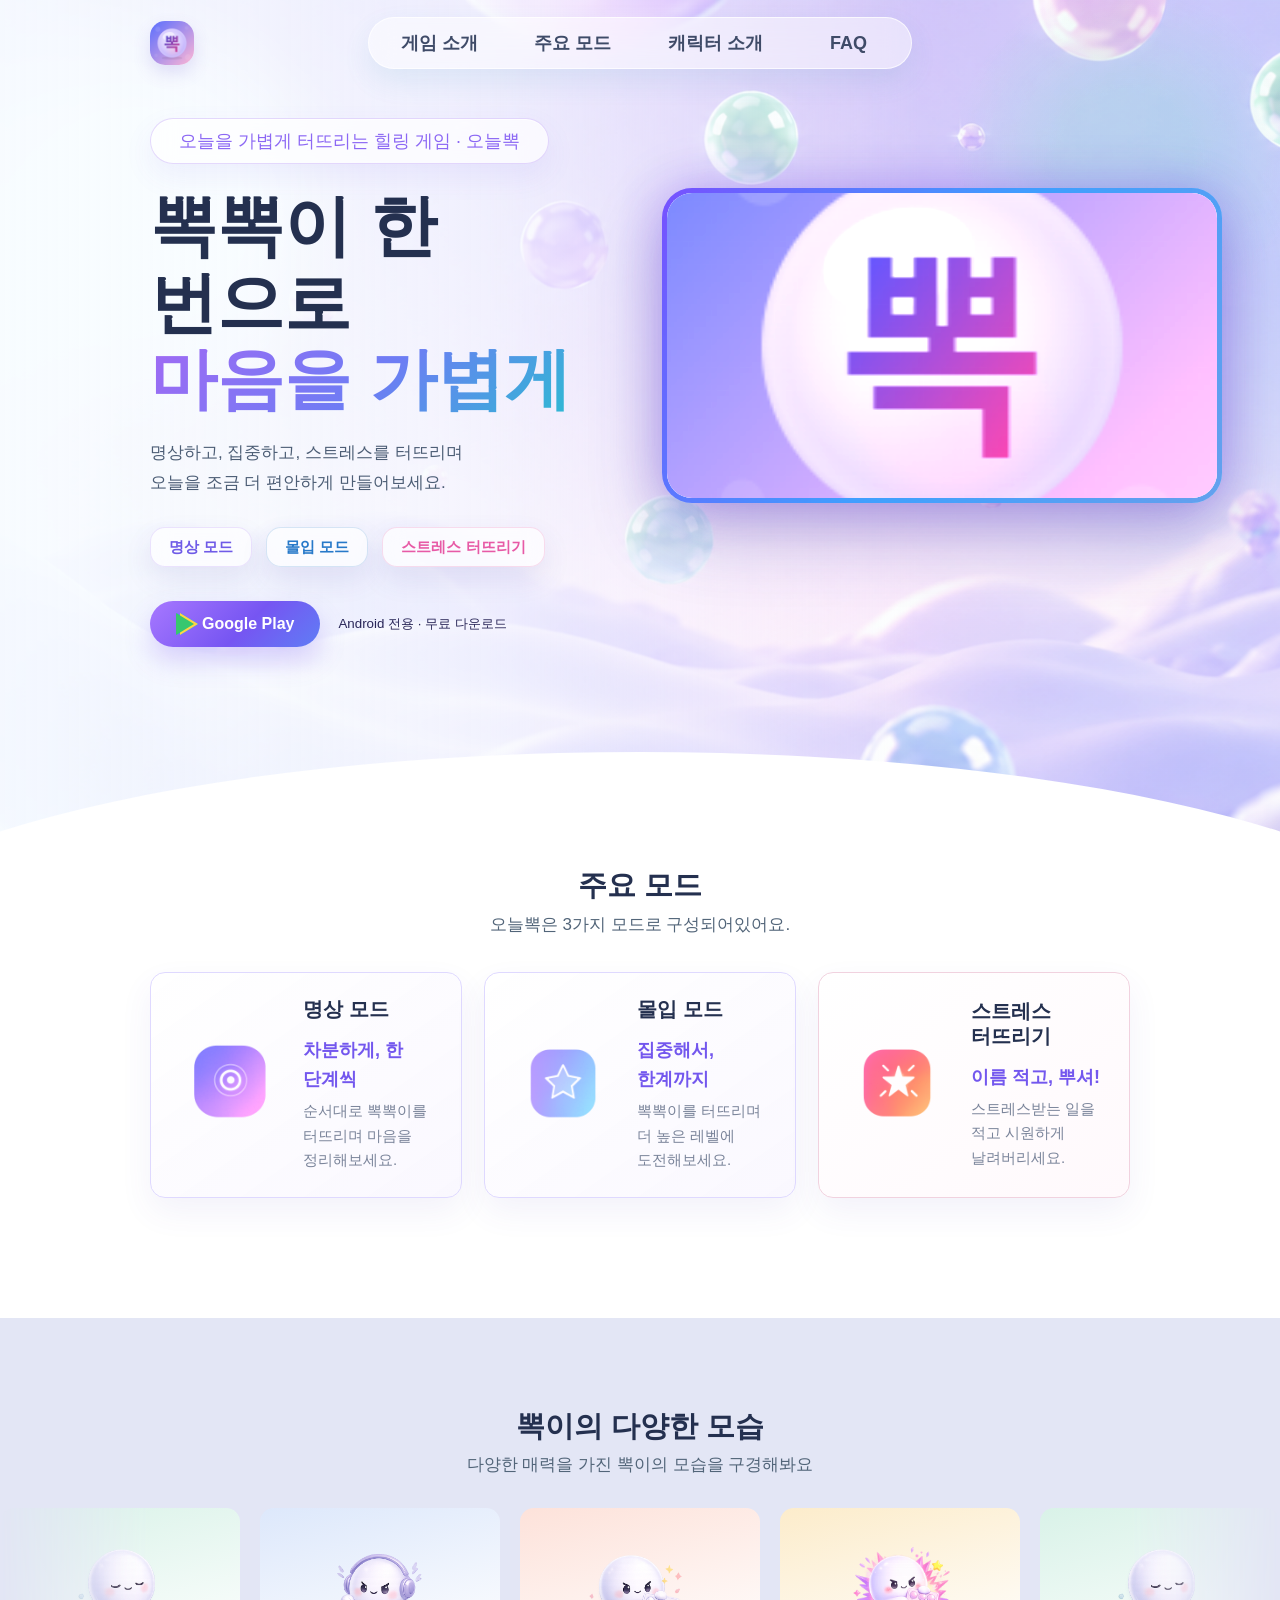
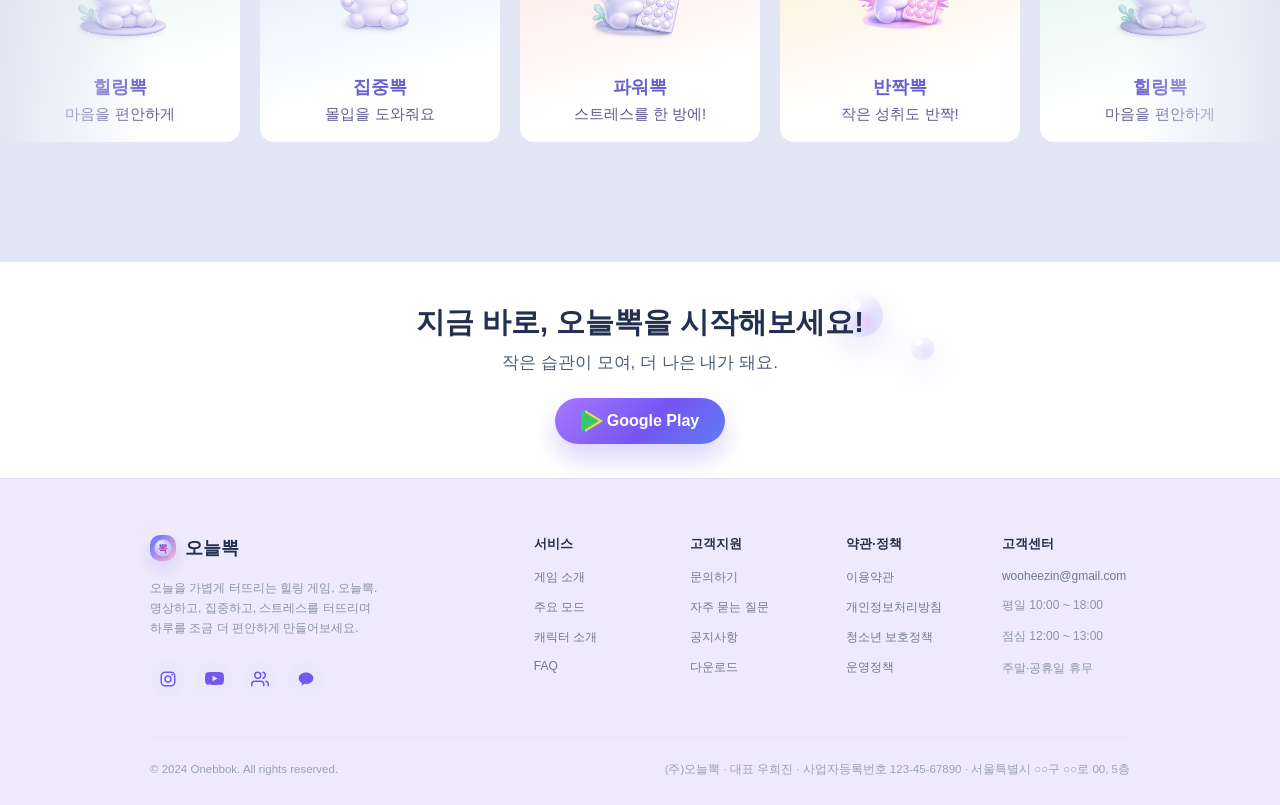
==== commit e033da0e: "오늘뽁 메인페이지 구체화_2" ====
--- a/index.html
+++ b/index.html
@@ -164,9 +164,6 @@
           <a class="store play-store" href="#"><span></span>Google Play</a>
         </div>
       </div>
-      <div class="wave-bbok">
-        <img src="./images/bbok_5.png" alt="뽁뽁이 캐릭터" />
-      </div>
     </section>
   </main>
 
--- a/css/style.css
+++ b/css/style.css
@@ -366,7 +366,8 @@
   margin-top: 34px;
 }
 
-.hero-action .play-store {
+.hero-action .play-store,
+.cta-copy .play-store {
   background: linear-gradient(135deg, #a778ff, #7655f2 56%, #5f7df5);
   box-shadow: 0 14px 26px rgba(118, 85, 242, .26);
 }
@@ -389,6 +390,15 @@
   color: #fff;
   background: linear-gradient(135deg, #1fbf75, #19a7c9);
   box-shadow: 0 14px 26px rgba(31, 191, 117, .22);
+  transition: background .18s ease, box-shadow .18s ease, transform .18s ease;
+}
+
+/* 헤더 카테고리와 동일한 민트 그라데이션 호버 */
+.hero-action .play-store:hover,
+.cta-copy .play-store:hover {
+  background: linear-gradient(135deg, #20bfd0, #45d6ad);
+  box-shadow: 0 14px 26px rgba(25, 184, 199, .28);
+  transform: translateY(-2px);
 }
 
 .play-store span {
@@ -421,7 +431,6 @@
 .card-bbok,
 .row-bbok,
 .hero-bbok,
-.wave-bbok,
 .stress-bbok {
   position: relative;
   background:
@@ -441,8 +450,6 @@
 .card-bbok::after,
 .hero-bbok::before,
 .hero-bbok::after,
-.wave-bbok::before,
-.wave-bbok::after,
 .stress-bbok::before,
 .stress-bbok::after {
   content: "";
@@ -915,6 +922,20 @@
   margin-left: calc(-1 * var(--section-x));
   margin-right: calc(-1 * var(--section-x));
   overflow: hidden;
+  -webkit-mask-image: linear-gradient(
+    to right,
+    transparent 0,
+    #000 var(--section-x),
+    #000 calc(100% - var(--section-x)),
+    transparent 100%
+  );
+  mask-image: linear-gradient(
+    to right,
+    transparent 0,
+    #000 var(--section-x),
+    #000 calc(100% - var(--section-x)),
+    transparent 100%
+  );
 }
 
 .character-track {
@@ -959,11 +980,11 @@
   font-weight: 600;
 }
 
-/* 카드별 배경 톤 (마퀴 순서: 힐링→집중→파워→반짝 반복) */
-.character-track .character-card:nth-child(4n + 1) { background: #f1faf6; } /* 힐링 - 민트빛 미색 */
-.character-track .character-card:nth-child(4n + 2) { background: #f1f4fc; } /* 집중 - 블루빛 미색 */
-.character-track .character-card:nth-child(4n + 3) { background: #fdf4f1; } /* 파워 - 코랄빛 미색 */
-.character-track .character-card:nth-child(4n)     { background: #fdf8ec; } /* 반짝 - 크림빛 미색 */
+/* 카드별 배경 톤 (마퀴 순서: 힐링→집중→파워→반짝 반복) — 색 → 흰색 그라데이션 */
+.character-track .character-card:nth-child(4n + 1) { background: linear-gradient(165deg, #d9f2e8 0%, #fff 72%); } /* 힐링 - 민트 */
+.character-track .character-card:nth-child(4n + 2) { background: linear-gradient(165deg, #dde8fb 0%, #fff 72%); } /* 집중 - 블루 */
+.character-track .character-card:nth-child(4n + 3) { background: linear-gradient(165deg, #fde2da 0%, #fff 72%); } /* 파워 - 코랄 */
+.character-track .character-card:nth-child(4n)     { background: linear-gradient(165deg, #fceccb 0%, #fff 72%); } /* 반짝 - 크림 */
 
 .character-card p {
   margin-top: 6px;
@@ -972,10 +993,6 @@
   font-weight: 500;
 }
 
-.playful {
-  transform: rotate(-4deg);
-}
-
 .cta-section {
   position: relative;
   min-height: 205px;
@@ -984,9 +1001,7 @@
   justify-content: center;
   overflow: hidden;
   padding: 42px var(--section-x) 34px;
-  background:
-    radial-gradient(circle at 78% 28%, rgba(255, 138, 114, .18), transparent 28%),
-    linear-gradient(111deg, #e9fbff, #f5fff8 48%, #fff4f0);
+  background: #fff;
 }
 
 .cta-copy {
@@ -1006,23 +1021,14 @@
   justify-content: center;
 }
 
-.wave-bbok {
-  position: absolute;
-  right: clamp(22px, 8vw, 120px);
-  bottom: -54px;
-  width: 235px;
-  background: transparent;
-  box-shadow: none;
-}
-
 .cta-bubble-a { width: 43px; height: 43px; right: 31%; top: 32px; }
 .cta-bubble-b { width: 23px; height: 23px; right: 27%; top: 75px; }
 
 .site-footer {
   padding: 56px var(--section-x) 28px;
   color: #7b8497;
-  background: #f6f6fb;
-  border-top: 1px solid #eceaf4;
+  background: #efeafb;
+  border-top: 1px solid #e2daf6;
   font-size: 13px;
   font-weight: 400;
 }
@@ -1162,10 +1168,6 @@
   .feature-grid {
     grid-template-columns: 1fr;
   }
-
-  .character-grid {
-    grid-template-columns: repeat(3, 1fr);
-  }
 }
 
 @media (max-width: 860px) {
@@ -1264,15 +1266,6 @@
     grid-template-columns: 48px 1fr;
   }
 
-  .character-grid {
-    grid-template-columns: repeat(2, 1fr);
-  }
-
-  .wave-bbok {
-    opacity: .35;
-    right: -32px;
-  }
-
   .footer-top {
     grid-template-columns: 1fr;
     gap: 36px;
@@ -1406,10 +1399,6 @@
     font-size: 14px;
   }
 
-  .character-grid {
-    grid-template-columns: 1fr;
-  }
-
   .cta-section h2,
   .feature-section h2,
   .character-section h2 {
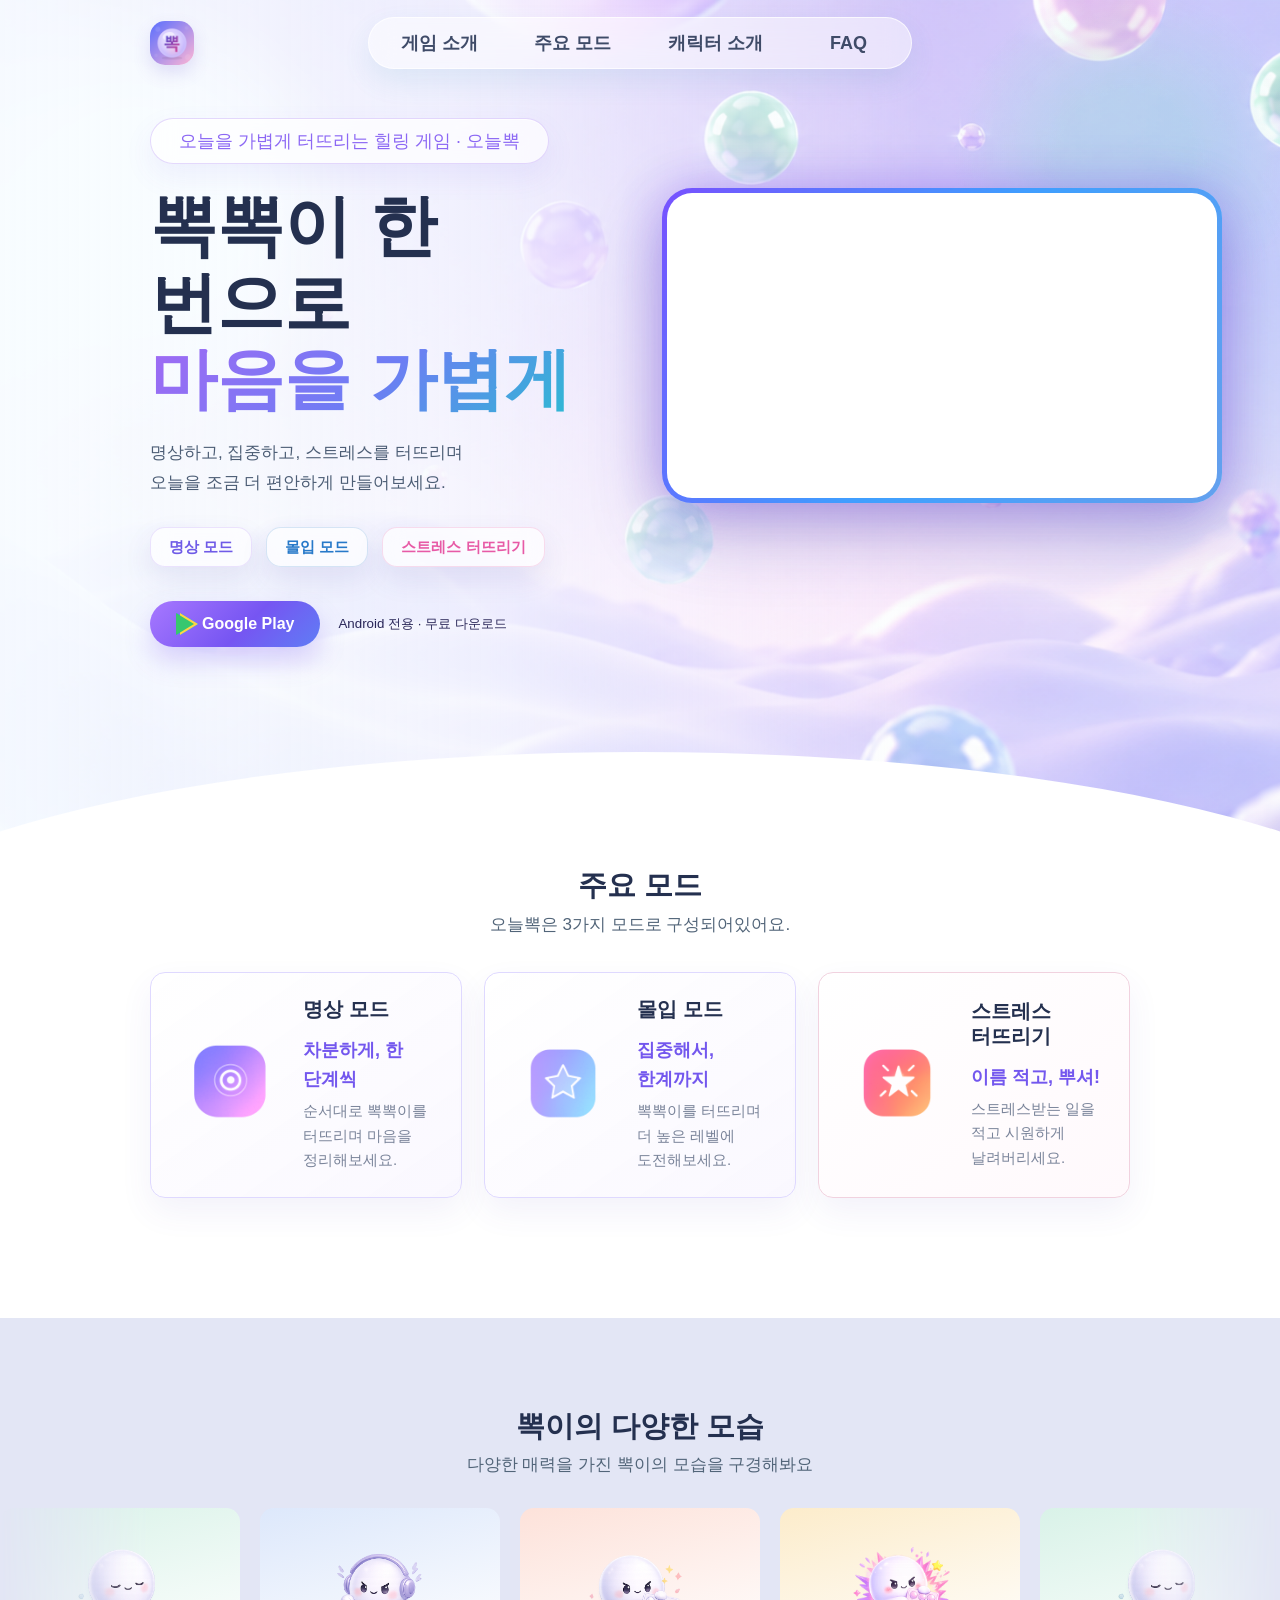
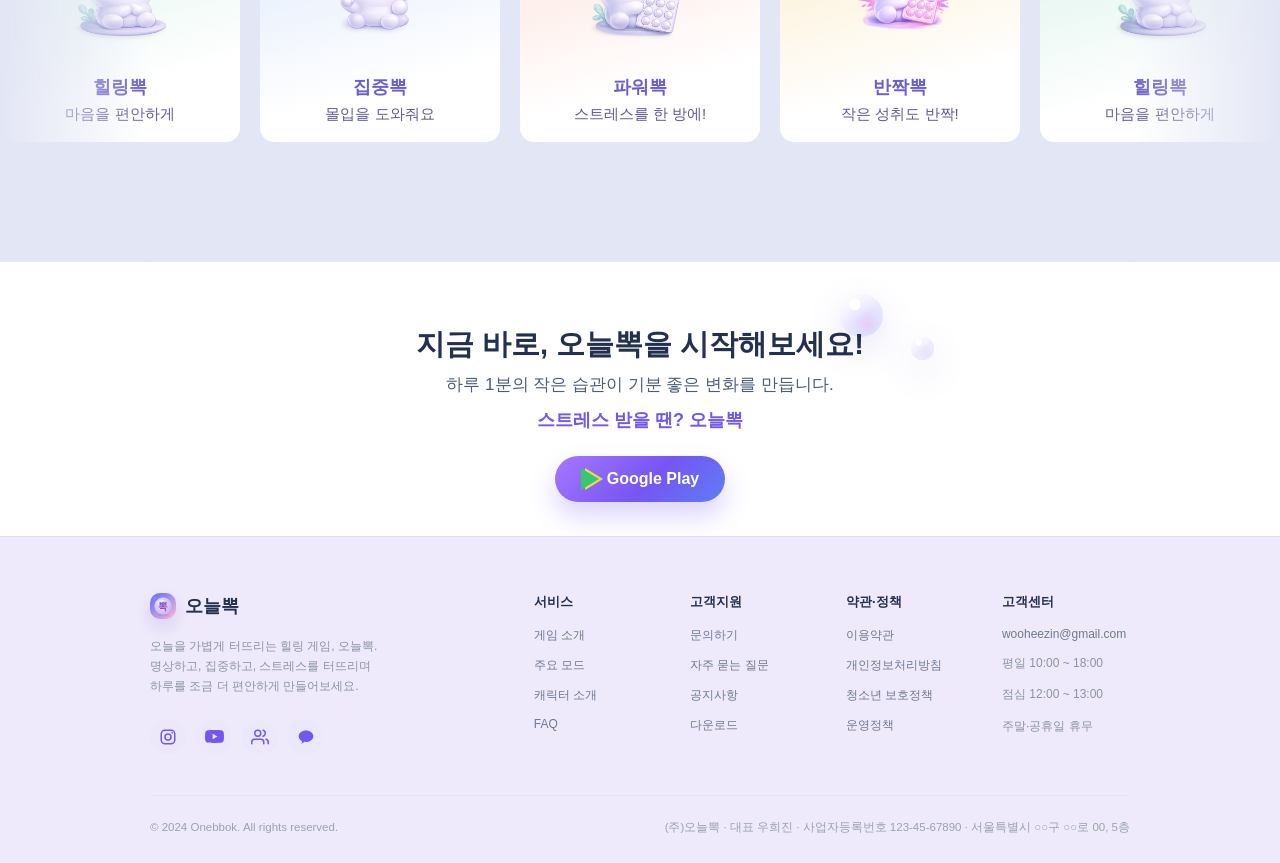
==== commit 5fe0afae: "서브페이지 생성" ====
--- a/index.html
+++ b/index.html
@@ -14,10 +14,10 @@
     </a>
 
     <nav class="nav" aria-label="주요 메뉴">
-      <a href="#service">게임 소개</a>
-      <a href="#features">주요 모드</a>
-      <a href="#characters">캐릭터 소개</a>
-      <a href="#faq">FAQ</a>
+      <a href="./game.html">게임 소개</a>
+      <a href="./modes.html">주요 모드</a>
+      <a href="./characters.html">캐릭터 소개</a>
+      <a href="./faq.html">FAQ</a>
     </nav>
 
   </header>
@@ -47,7 +47,7 @@
 
       <div class="hero-media">
         <div class="hero-video-frame" aria-label="오늘뽁 소개 영상">
-          <video class="hero-video" autoplay muted loop playsinline poster="./images/icon-192.png">
+          <video class="hero-video" autoplay muted loop playsinline preload="auto">
             <source src="./video/hero_video.mp4" type="video/mp4" />
           </video>
         </div>
@@ -159,7 +159,8 @@
       <div class="float-bubble cta-bubble-b"></div>
       <div class="cta-copy">
         <h2>지금 바로, 오늘뽁을 시작해보세요!</h2>
-        <p>작은 습관이 모여, 더 나은 내가 돼요.</p>
+        <p>하루 1분의 작은 습관이 기분 좋은 변화를 만듭니다.</p>
+        <p class="cta-tagline">스트레스 받을 땐? <strong>오늘뽁</strong></p>
         <div class="store-group">
           <a class="store play-store" href="#"><span></span>Google Play</a>
         </div>
@@ -211,15 +212,15 @@
       <nav class="footer-nav" aria-label="푸터 메뉴">
         <div class="footer-col">
           <h4>서비스</h4>
-          <a href="#service">게임 소개</a>
-          <a href="#features">주요 모드</a>
-          <a href="#characters">캐릭터 소개</a>
-          <a href="#faq">FAQ</a>
+          <a href="./game.html">게임 소개</a>
+          <a href="./modes.html">주요 모드</a>
+          <a href="./characters.html">캐릭터 소개</a>
+          <a href="./faq.html">FAQ</a>
         </div>
         <div class="footer-col">
           <h4>고객지원</h4>
           <a href="#">문의하기</a>
-          <a href="#">자주 묻는 질문</a>
+          <a href="./faq.html">자주 묻는 질문</a>
           <a href="#">공지사항</a>
           <a href="#">다운로드</a>
         </div>
--- a/css/style.css
+++ b/css/style.css
@@ -905,8 +905,22 @@
 }
 
 .character-section {
+  position: relative;
   padding: 90px var(--section-x) 120px;
   text-align: center;
+  background: #e3e6f5;
+}
+
+/* 히어로와 반대 방향 곡선 — 연보라가 가운데로 내려오는 골(밸리) 모양 */
+.character-section::after {
+  content: "";
+  position: absolute;
+  left: 0;
+  right: 0;
+  bottom: -52px;
+  height: 150px;
+  pointer-events: none;
+  border-radius: 0 0 50% 50% / 0 0 100% 100%;
   background: #e3e6f5;
 }
 
@@ -1000,7 +1014,7 @@
   align-items: center;
   justify-content: center;
   overflow: hidden;
-  padding: 42px var(--section-x) 34px;
+  padding: 64px var(--section-x) 34px;
   background: #fff;
 }
 
@@ -1015,6 +1029,17 @@
   color: #4c5d75;
   font-size: 17px;
   font-weight: 500;
+}
+
+.cta-copy .cta-tagline {
+  margin: -12px 0 24px;
+  color: #7357ee;
+  font-size: 18px;
+  font-weight: 600;
+}
+
+.cta-copy .cta-tagline strong {
+  font-weight: 800;
 }
 
 .cta-copy .store-group {
@@ -1405,3 +1430,428 @@
     font-size: 24px;
   }
 }
+
+/* ============================================================
+   서브페이지 공통 (게임 소개 · 주요 모드 · 캐릭터 소개 · FAQ)
+   ============================================================ */
+
+/* 현재 페이지 네비 활성 표시 */
+.nav a[aria-current="page"] {
+  color: #fff;
+  background: linear-gradient(135deg, #9c6cf4, #6a52eb);
+  box-shadow: 0 8px 18px rgba(98, 80, 219, .22);
+}
+
+/* 서브페이지 히어로 (헤더가 위에 겹쳐짐) */
+.subpage-hero {
+  position: relative;
+  overflow: hidden;
+  padding: 170px var(--section-x) 84px;
+  text-align: center;
+  background:
+    radial-gradient(circle at 16% 28%, rgba(126, 203, 255, .22), transparent 32%),
+    radial-gradient(circle at 84% 22%, rgba(180, 168, 250, .26), transparent 30%),
+    linear-gradient(126deg, #eef4ff 0%, #f6f1ff 50%, #fff5fb 100%);
+}
+
+.subpage-hero::after {
+  content: "";
+  position: absolute;
+  left: 0;
+  right: 0;
+  bottom: -1px;
+  height: 56px;
+  background: linear-gradient(180deg, transparent, #fff);
+}
+
+.subpage-hero-inner {
+  position: relative;
+  z-index: 3;
+  max-width: 760px;
+  margin: 0 auto;
+}
+
+.page-kicker {
+  display: inline-flex;
+  align-items: center;
+  min-height: 34px;
+  padding: 0 16px;
+  border-radius: 999px;
+  color: var(--purple);
+  background: rgba(255, 255, 255, .7);
+  box-shadow: 0 8px 18px rgba(99, 76, 208, .1);
+  font-size: 14px;
+  font-weight: 600;
+}
+
+.subpage-hero h1 {
+  margin-top: 18px;
+  color: var(--navy);
+  font-size: 44px;
+  line-height: 1.22;
+  font-weight: 800;
+}
+
+.subpage-hero h1 .accent {
+  background: linear-gradient(135deg, #9c6cf4 5%, #6d7df4 52%, #28bfd0 100%);
+  -webkit-background-clip: text;
+  background-clip: text;
+  color: transparent;
+}
+
+.subpage-hero p {
+  margin: 16px auto 0;
+  max-width: 620px;
+  color: #51618a;
+  font-size: 18px;
+  line-height: 1.7;
+  font-weight: 500;
+}
+
+/* 본문 섹션 */
+.sub-section {
+  padding: 76px var(--section-x);
+}
+
+.sub-section.alt {
+  background: #f7f5ff;
+}
+
+.sub-section > .sub-head {
+  max-width: 720px;
+  margin: 0 auto 40px;
+  text-align: center;
+}
+
+.sub-head h2 {
+  color: var(--navy);
+  font-size: 28px;
+  line-height: 1.3;
+  font-weight: 700;
+}
+
+.sub-head p {
+  margin-top: 10px;
+  color: #526579;
+  font-size: 16px;
+  font-weight: 500;
+}
+
+/* 소개형 2단 (텍스트 + 이미지) */
+.intro-row {
+  display: grid;
+  grid-template-columns: 1.05fr 1fr;
+  align-items: center;
+  gap: 56px;
+  max-width: 1040px;
+  margin: 0 auto;
+}
+
+.intro-row.reverse .intro-text { order: 2; }
+
+.intro-text h2 {
+  color: var(--navy);
+  font-size: 26px;
+  line-height: 1.3;
+  font-weight: 700;
+}
+
+.intro-text .lead {
+  margin-top: 8px;
+  color: var(--purple);
+  font-size: 15px;
+  font-weight: 600;
+}
+
+.intro-text p {
+  margin-top: 16px;
+  color: #5d6b7f;
+  font-size: 17px;
+  line-height: 1.75;
+  font-weight: 400;
+}
+
+.intro-media {
+  display: grid;
+  place-items: center;
+  aspect-ratio: 4 / 3;
+  border-radius: 22px;
+  background:
+    radial-gradient(circle at 30% 26%, rgba(255,255,255,.9), transparent 60%),
+    linear-gradient(150deg, #eef0ff, #eaf4ff 55%, #f4eeff);
+  box-shadow: 0 22px 44px rgba(88, 67, 185, .1);
+}
+
+.intro-media img {
+  width: 64%;
+  height: auto;
+  object-fit: contain;
+  filter: drop-shadow(0 16px 26px rgba(99, 76, 208, .18));
+}
+
+/* 포인트 3종 */
+.point-grid {
+  display: grid;
+  grid-template-columns: repeat(3, 1fr);
+  gap: 22px;
+  max-width: 1040px;
+  margin: 0 auto;
+}
+
+.point-card {
+  padding: 30px 26px;
+  border: 1px solid var(--line);
+  border-radius: 16px;
+  background: linear-gradient(145deg, rgba(255,255,255,.96), #faf8ff);
+  box-shadow: 0 14px 33px rgba(88, 67, 185, .07);
+}
+
+.point-card .point-no {
+  display: inline-flex;
+  align-items: center;
+  justify-content: center;
+  width: 40px;
+  height: 40px;
+  border-radius: 12px;
+  color: #fff;
+  font-size: 16px;
+  font-weight: 700;
+  background: linear-gradient(135deg, #9c6cf4, #6a52eb);
+}
+
+.point-card h3 {
+  margin: 16px 0 8px;
+  color: var(--navy);
+  font-size: 19px;
+  font-weight: 700;
+}
+
+.point-card p {
+  color: #5d6b7f;
+  font-size: 15px;
+  line-height: 1.65;
+}
+
+/* 주요 모드 상세 카드 */
+.mode-detail-grid {
+  display: grid;
+  gap: 22px;
+  max-width: 920px;
+  margin: 0 auto;
+}
+
+.mode-detail-card {
+  display: grid;
+  grid-template-columns: 132px minmax(0, 1fr);
+  align-items: center;
+  gap: 28px;
+  padding: 30px 32px;
+  border: 1px solid var(--line);
+  border-radius: 18px;
+  background: linear-gradient(145deg, #fff, #faf8ff);
+  box-shadow: 0 16px 36px rgba(88, 67, 185, .08);
+}
+
+.mode-detail-card:nth-child(2) { background: linear-gradient(145deg, #fff, #f1f6ff); }
+.mode-detail-card:nth-child(3) { background: linear-gradient(145deg, #fff, #fff4f1); }
+
+.mode-detail-card img {
+  width: 132px;
+  height: 132px;
+  object-fit: contain;
+}
+
+.mode-detail-card .mode-tag {
+  display: inline-block;
+  margin-bottom: 6px;
+  color: var(--purple);
+  font-size: 14px;
+  font-weight: 700;
+}
+
+.mode-detail-card h3 {
+  color: var(--navy);
+  font-size: 22px;
+  font-weight: 700;
+}
+
+.mode-detail-card p {
+  margin-top: 12px;
+  color: #5d6b7f;
+  font-size: 16px;
+  line-height: 1.7;
+}
+
+/* 캐릭터 소개 그리드 */
+.char-grid {
+  display: grid;
+  grid-template-columns: repeat(4, 1fr);
+  gap: 22px;
+  max-width: 1040px;
+  margin: 0 auto;
+}
+
+.char-card {
+  padding: 30px 18px 26px;
+  border-radius: 18px;
+  text-align: center;
+  box-shadow: 0 16px 34px rgba(88, 67, 185, .08);
+}
+
+.char-card:nth-child(1) { background: linear-gradient(165deg, #d9f2e8 0%, #fff 72%); }
+.char-card:nth-child(2) { background: linear-gradient(165deg, #dde8fb 0%, #fff 72%); }
+.char-card:nth-child(3) { background: linear-gradient(165deg, #fde2da 0%, #fff 72%); }
+.char-card:nth-child(4) { background: linear-gradient(165deg, #fceccb 0%, #fff 72%); }
+
+.char-card img {
+  width: 150px;
+  height: 140px;
+  margin: 0 auto 14px;
+  object-fit: contain;
+}
+
+.char-card h3 {
+  color: #6a5fcf;
+  font-size: 20px;
+  font-weight: 700;
+}
+
+.char-card .char-role {
+  margin-top: 4px;
+  color: var(--coral);
+  font-size: 14px;
+  font-weight: 600;
+}
+
+.char-card p {
+  margin-top: 12px;
+  color: #5f5b92;
+  font-size: 14px;
+  line-height: 1.6;
+  font-weight: 500;
+}
+
+/* FAQ 아코디언 */
+.faq-list {
+  max-width: 760px;
+  margin: 0 auto;
+}
+
+.faq-item {
+  border: 1px solid var(--line);
+  border-radius: 14px;
+  background: #fff;
+  box-shadow: 0 10px 26px rgba(88, 67, 185, .06);
+  overflow: hidden;
+}
+
+.faq-item + .faq-item {
+  margin-top: 14px;
+}
+
+.faq-item summary {
+  display: flex;
+  align-items: center;
+  justify-content: space-between;
+  gap: 16px;
+  padding: 22px 24px;
+  cursor: pointer;
+  list-style: none;
+  color: var(--navy);
+  font-size: 17px;
+  font-weight: 600;
+}
+
+.faq-item summary::-webkit-details-marker { display: none; }
+
+.faq-item summary::after {
+  content: "+";
+  flex: 0 0 auto;
+  color: var(--purple);
+  font-size: 24px;
+  font-weight: 600;
+  transition: transform .2s ease;
+}
+
+.faq-item[open] summary::after {
+  transform: rotate(45deg);
+}
+
+.faq-item .faq-answer {
+  padding: 0 24px 22px;
+  color: #5d6b7f;
+  font-size: 15px;
+  line-height: 1.75;
+}
+
+/* 하단 안내 CTA (서브페이지 공용) */
+.sub-cta {
+  text-align: center;
+  padding: 64px var(--section-x);
+  background:
+    radial-gradient(circle at 78% 26%, rgba(180, 168, 250, .26), transparent 30%),
+    radial-gradient(circle at 16% 72%, rgba(126, 203, 255, .22), transparent 32%),
+    linear-gradient(111deg, #eef0ff, #eaf4ff 50%, #f4eeff);
+}
+
+.sub-cta h2 {
+  color: var(--navy);
+  font-size: 26px;
+  font-weight: 700;
+}
+
+.sub-cta p {
+  margin: 12px 0 24px;
+  color: #4c5d75;
+  font-size: 16px;
+  font-weight: 500;
+}
+
+.sub-cta .store-group {
+  justify-content: center;
+}
+
+@media (max-width: 1180px) {
+  .subpage-hero h1 { font-size: 38px; }
+}
+
+@media (max-width: 860px) {
+  .subpage-hero {
+    padding-top: 132px;
+    padding-bottom: 60px;
+  }
+
+  .subpage-hero h1 { font-size: 32px; }
+
+  .intro-row {
+    grid-template-columns: 1fr;
+    gap: 30px;
+  }
+
+  .intro-row.reverse .intro-text { order: 0; }
+
+  .point-grid {
+    grid-template-columns: 1fr;
+  }
+
+  .char-grid {
+    grid-template-columns: repeat(2, 1fr);
+  }
+}
+
+@media (max-width: 560px) {
+  .sub-section { padding-block: 56px; }
+  .subpage-hero h1 { font-size: 27px; }
+
+  .mode-detail-card {
+    grid-template-columns: 1fr;
+    justify-items: center;
+    text-align: center;
+    gap: 16px;
+    padding: 26px 22px;
+  }
+
+  .char-grid {
+    grid-template-columns: 1fr;
+  }
+}
